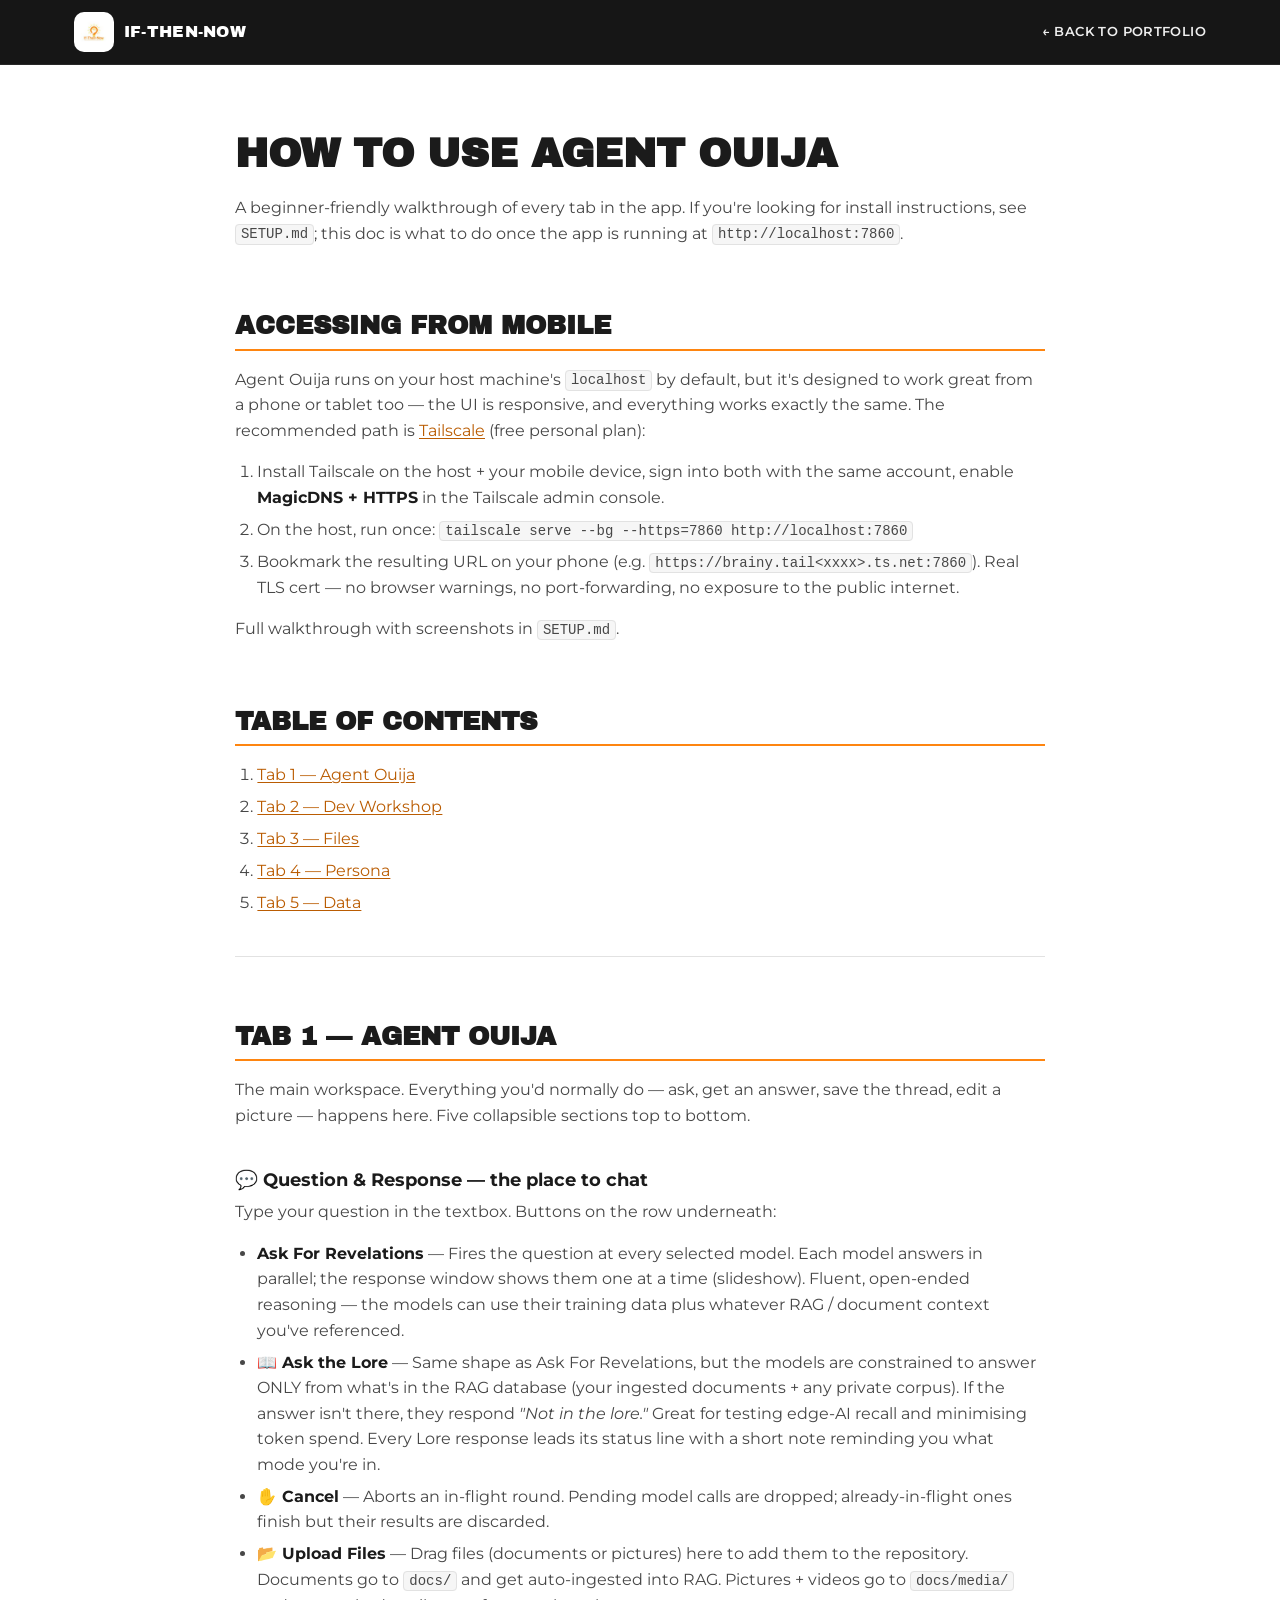
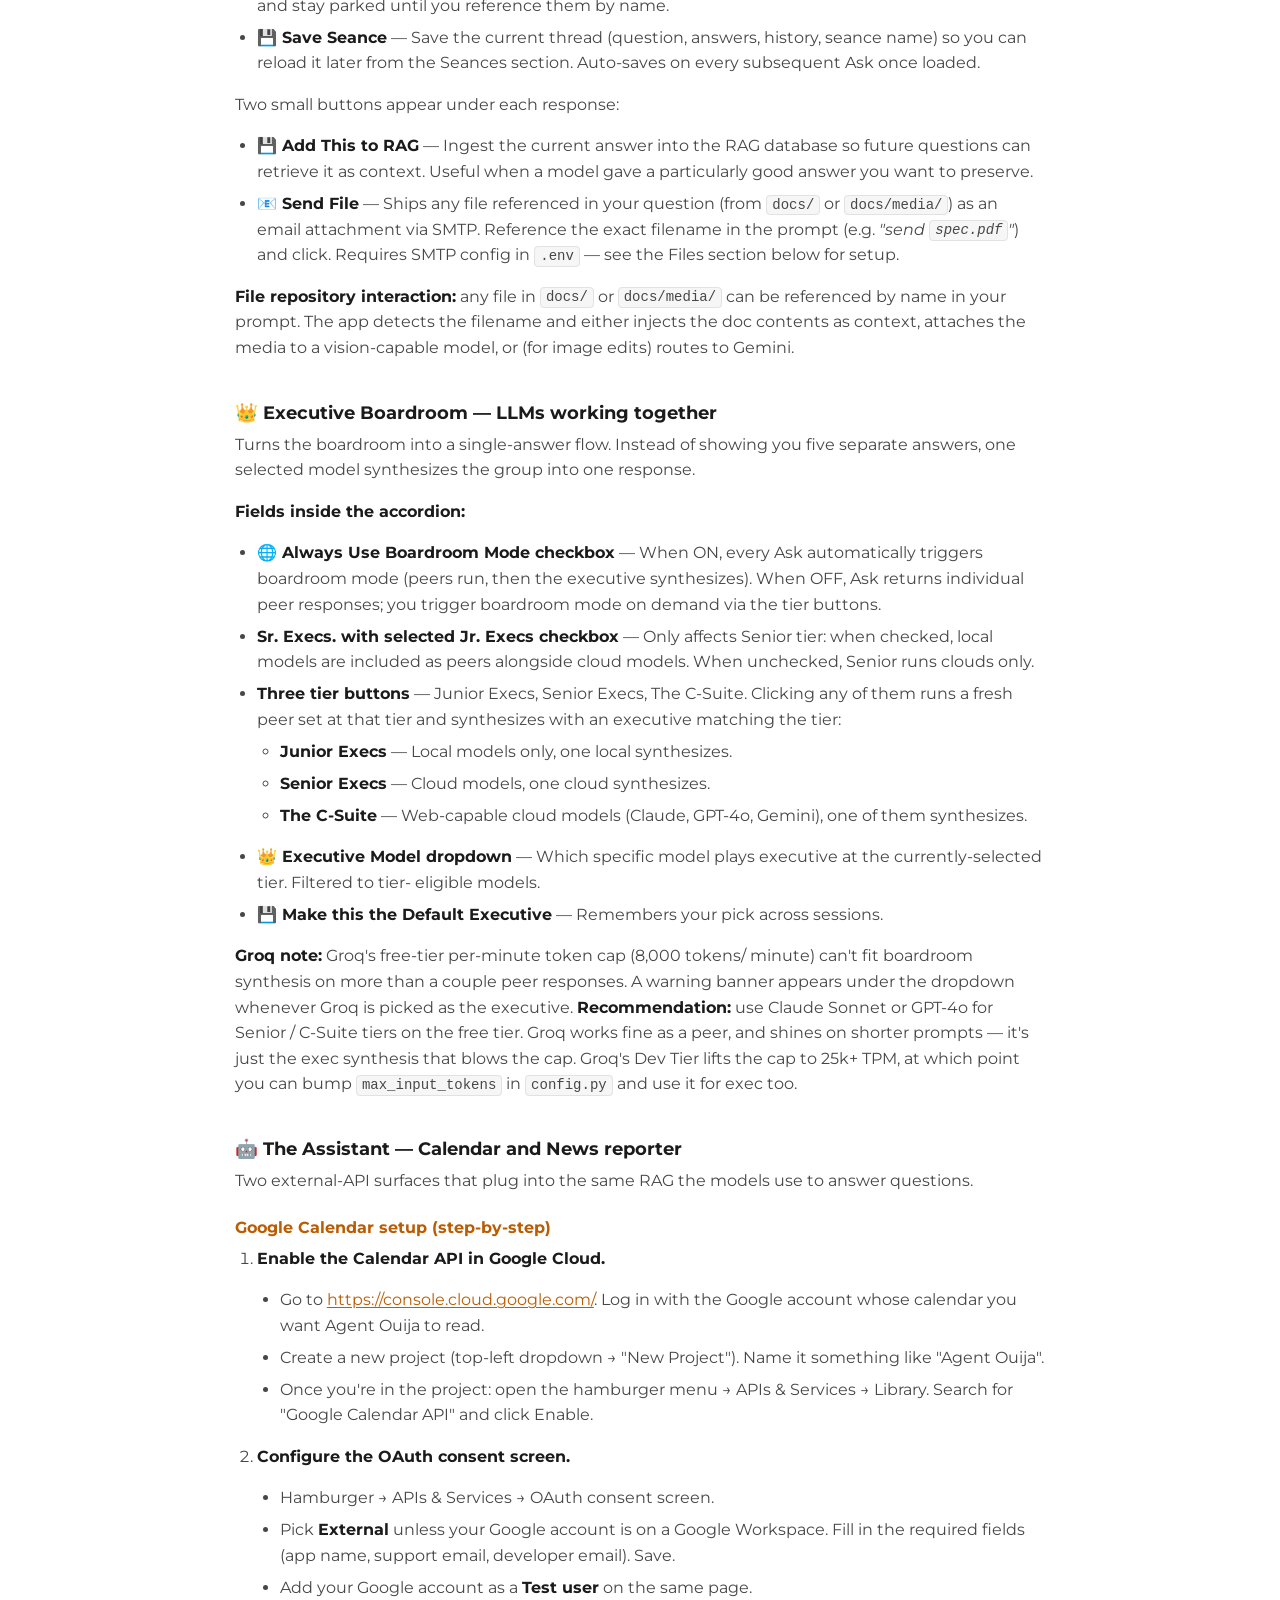
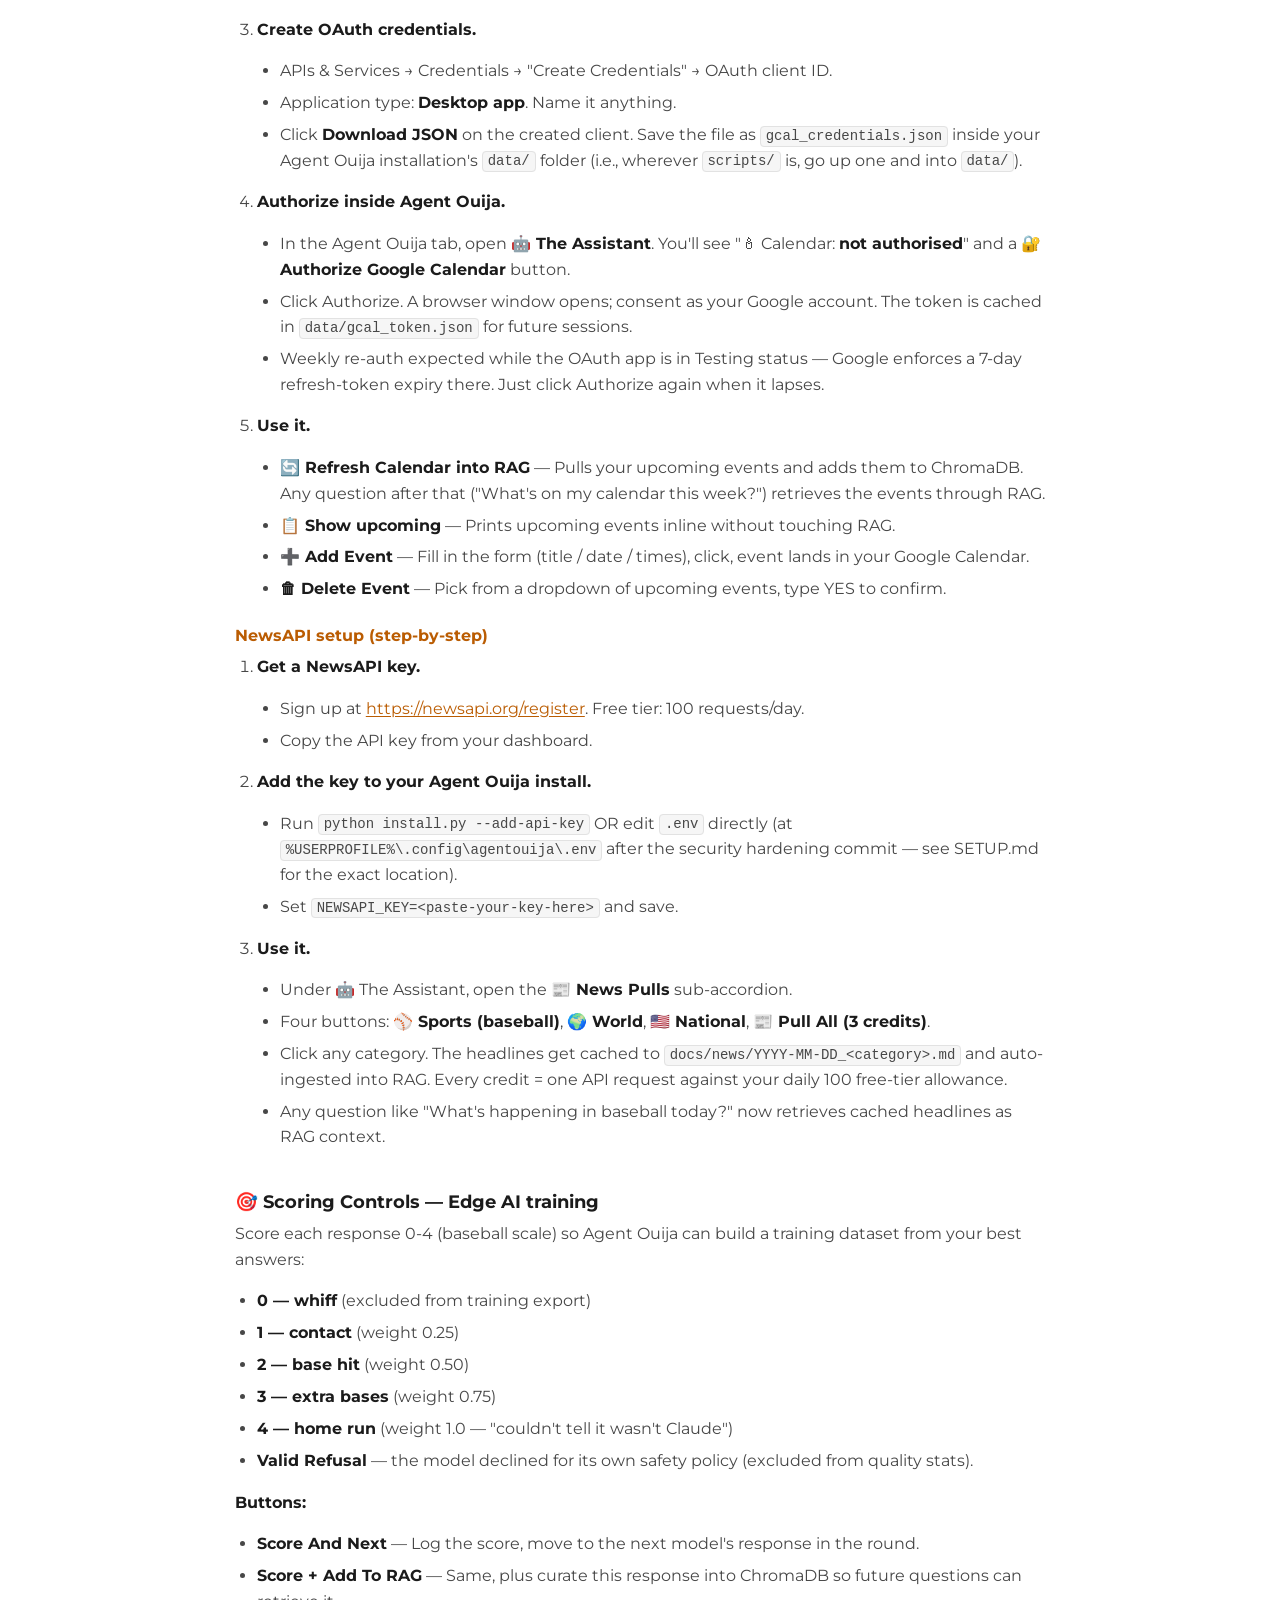
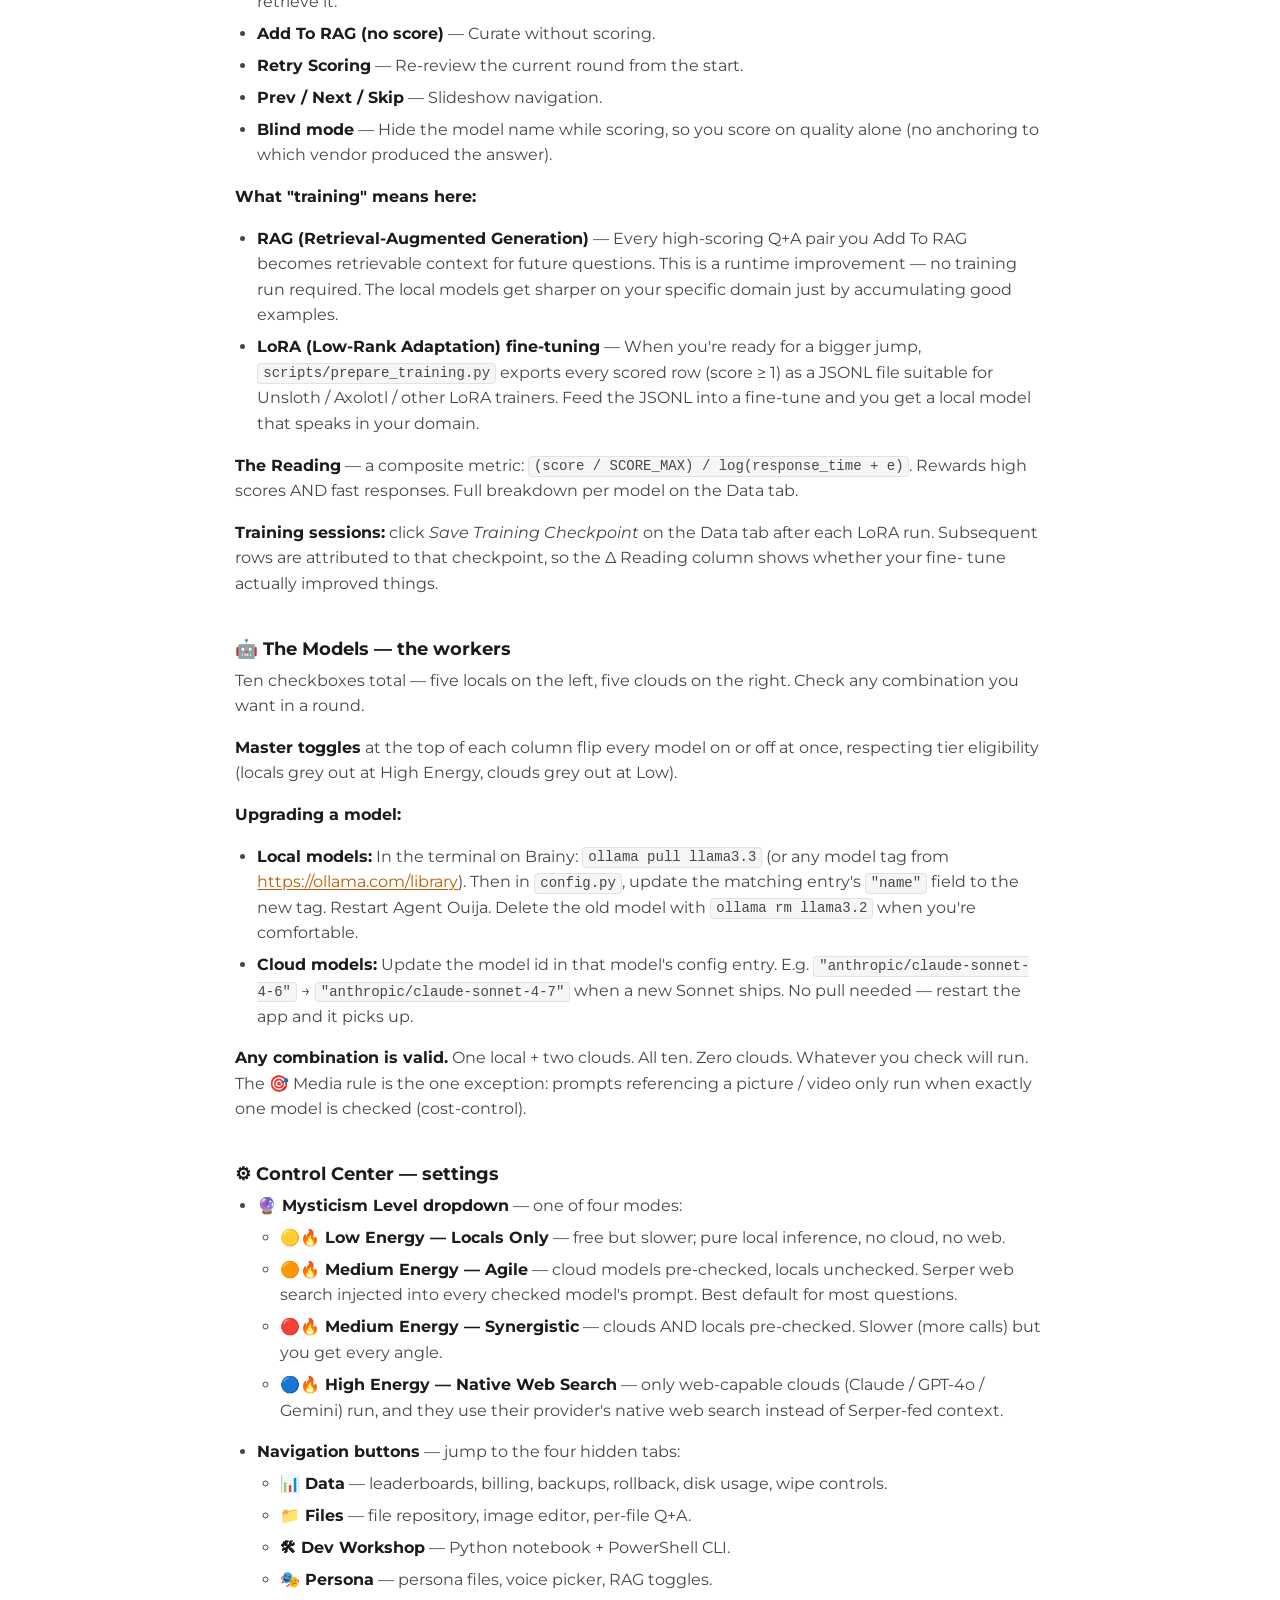
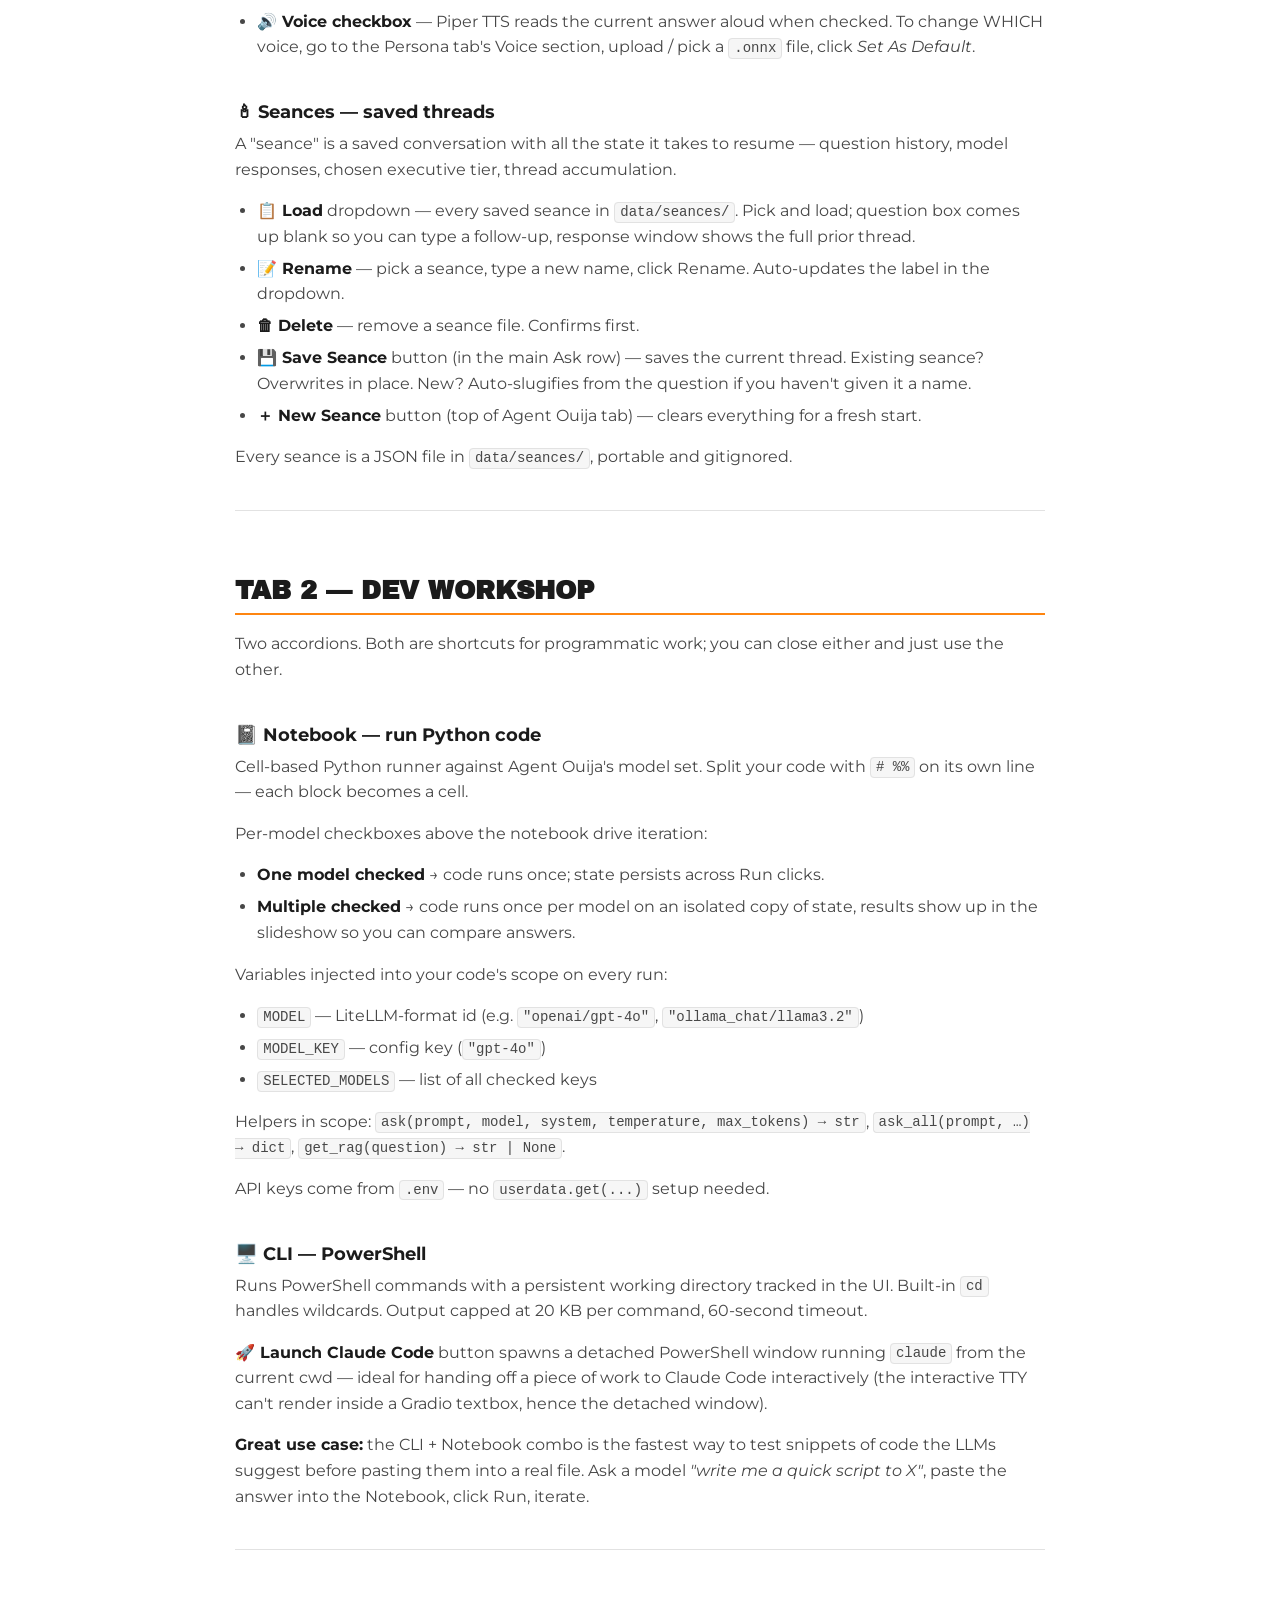
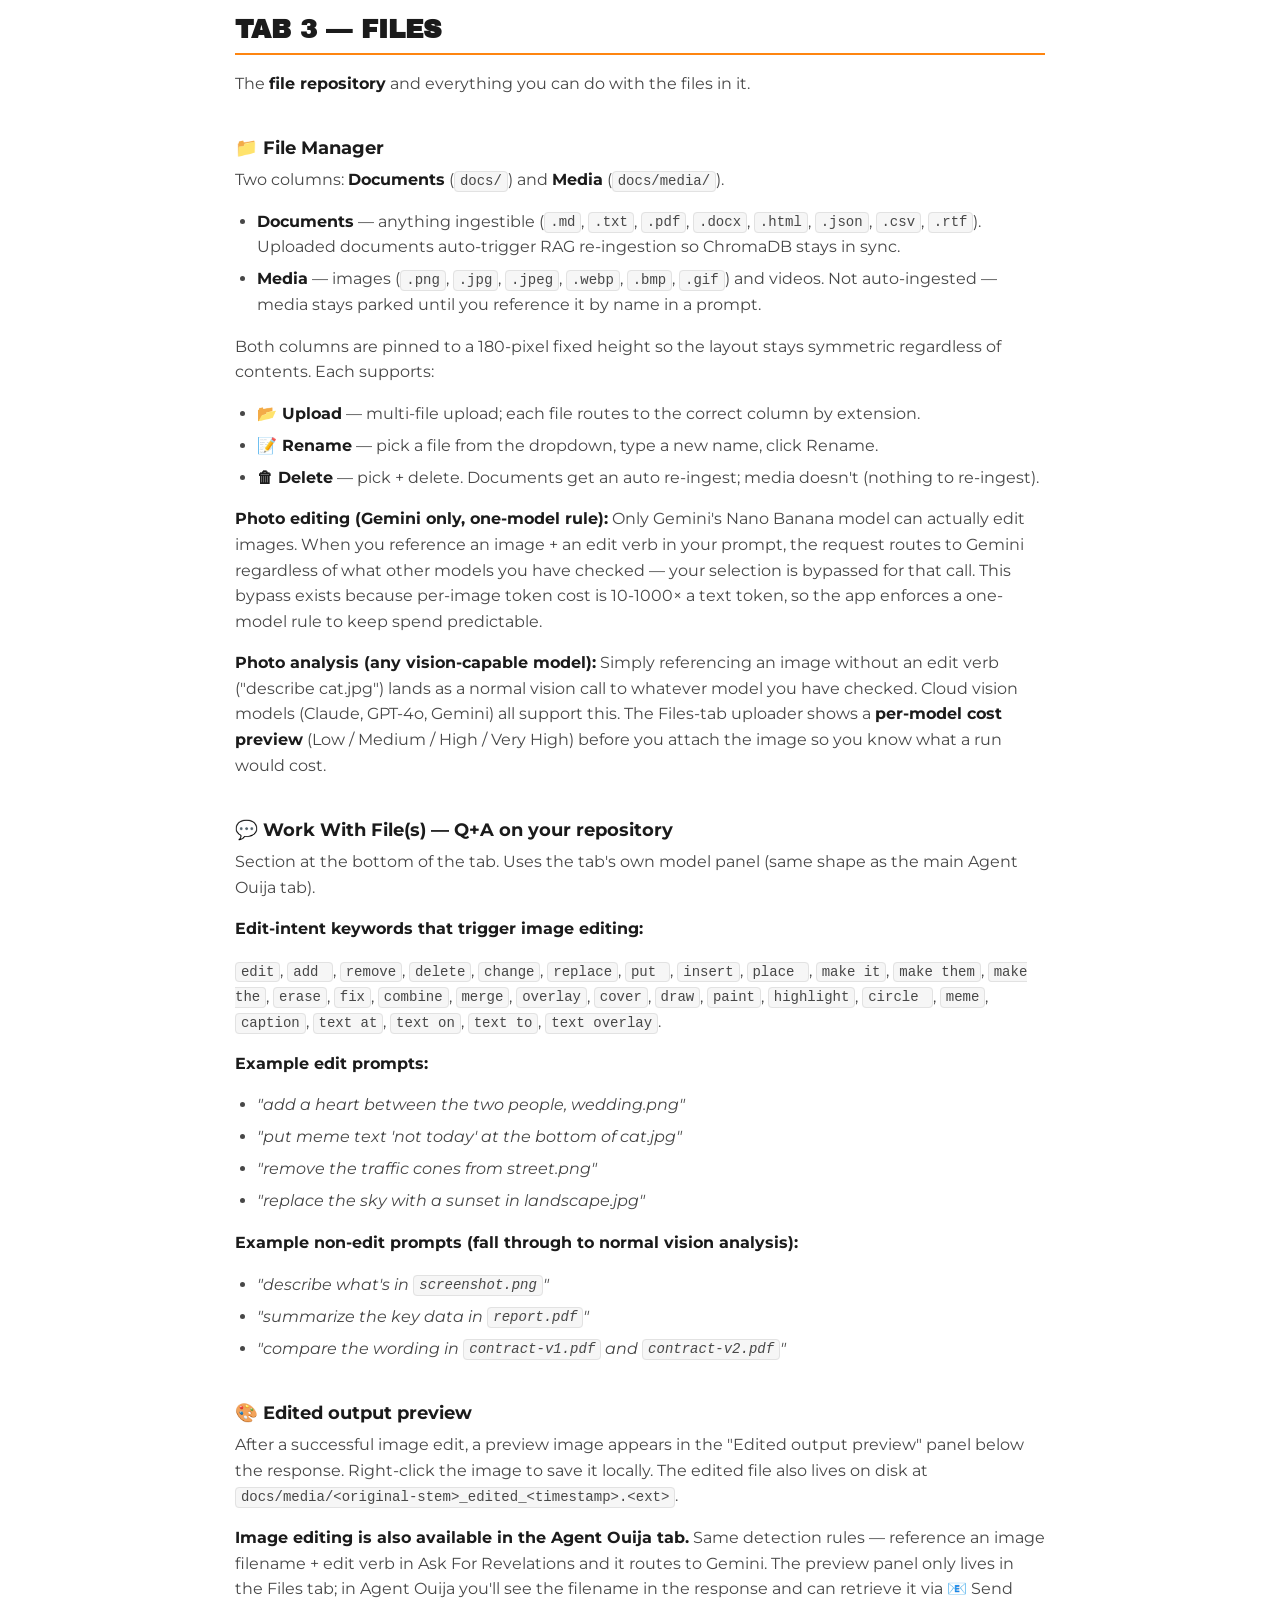
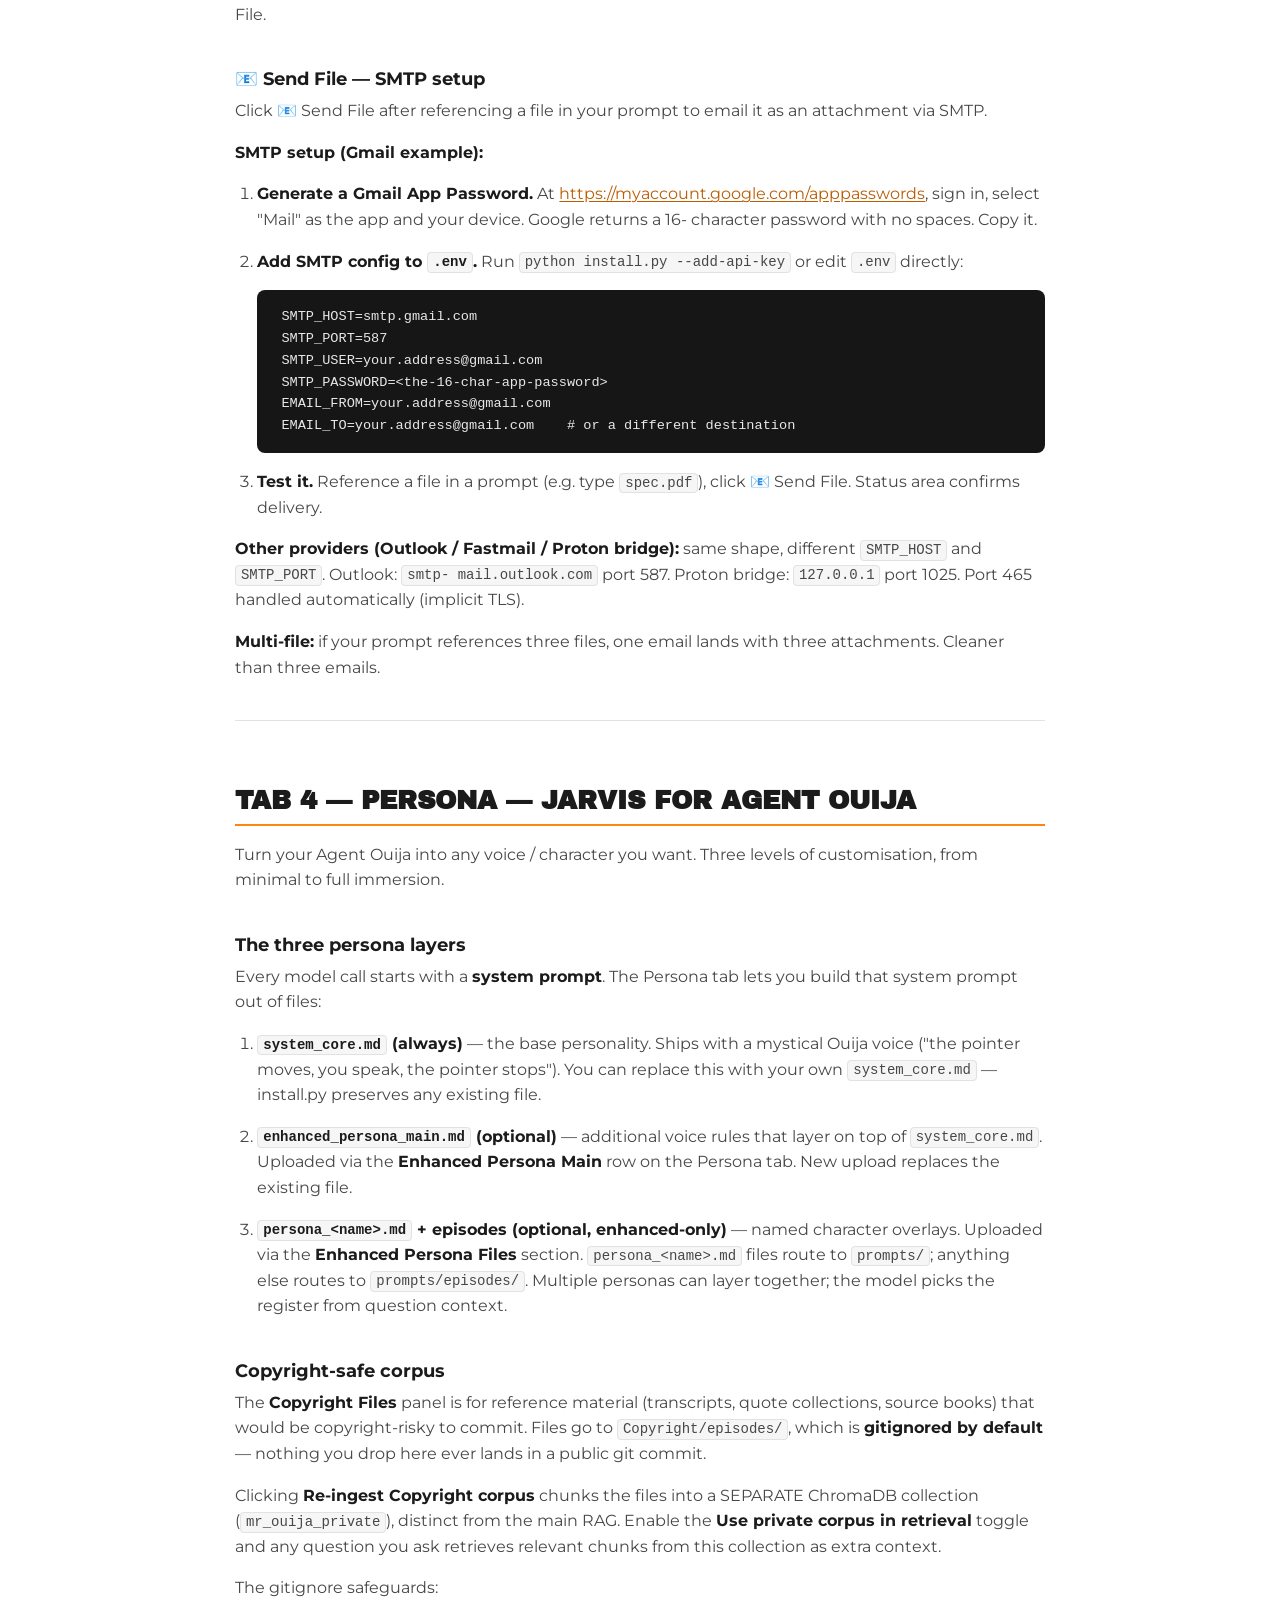
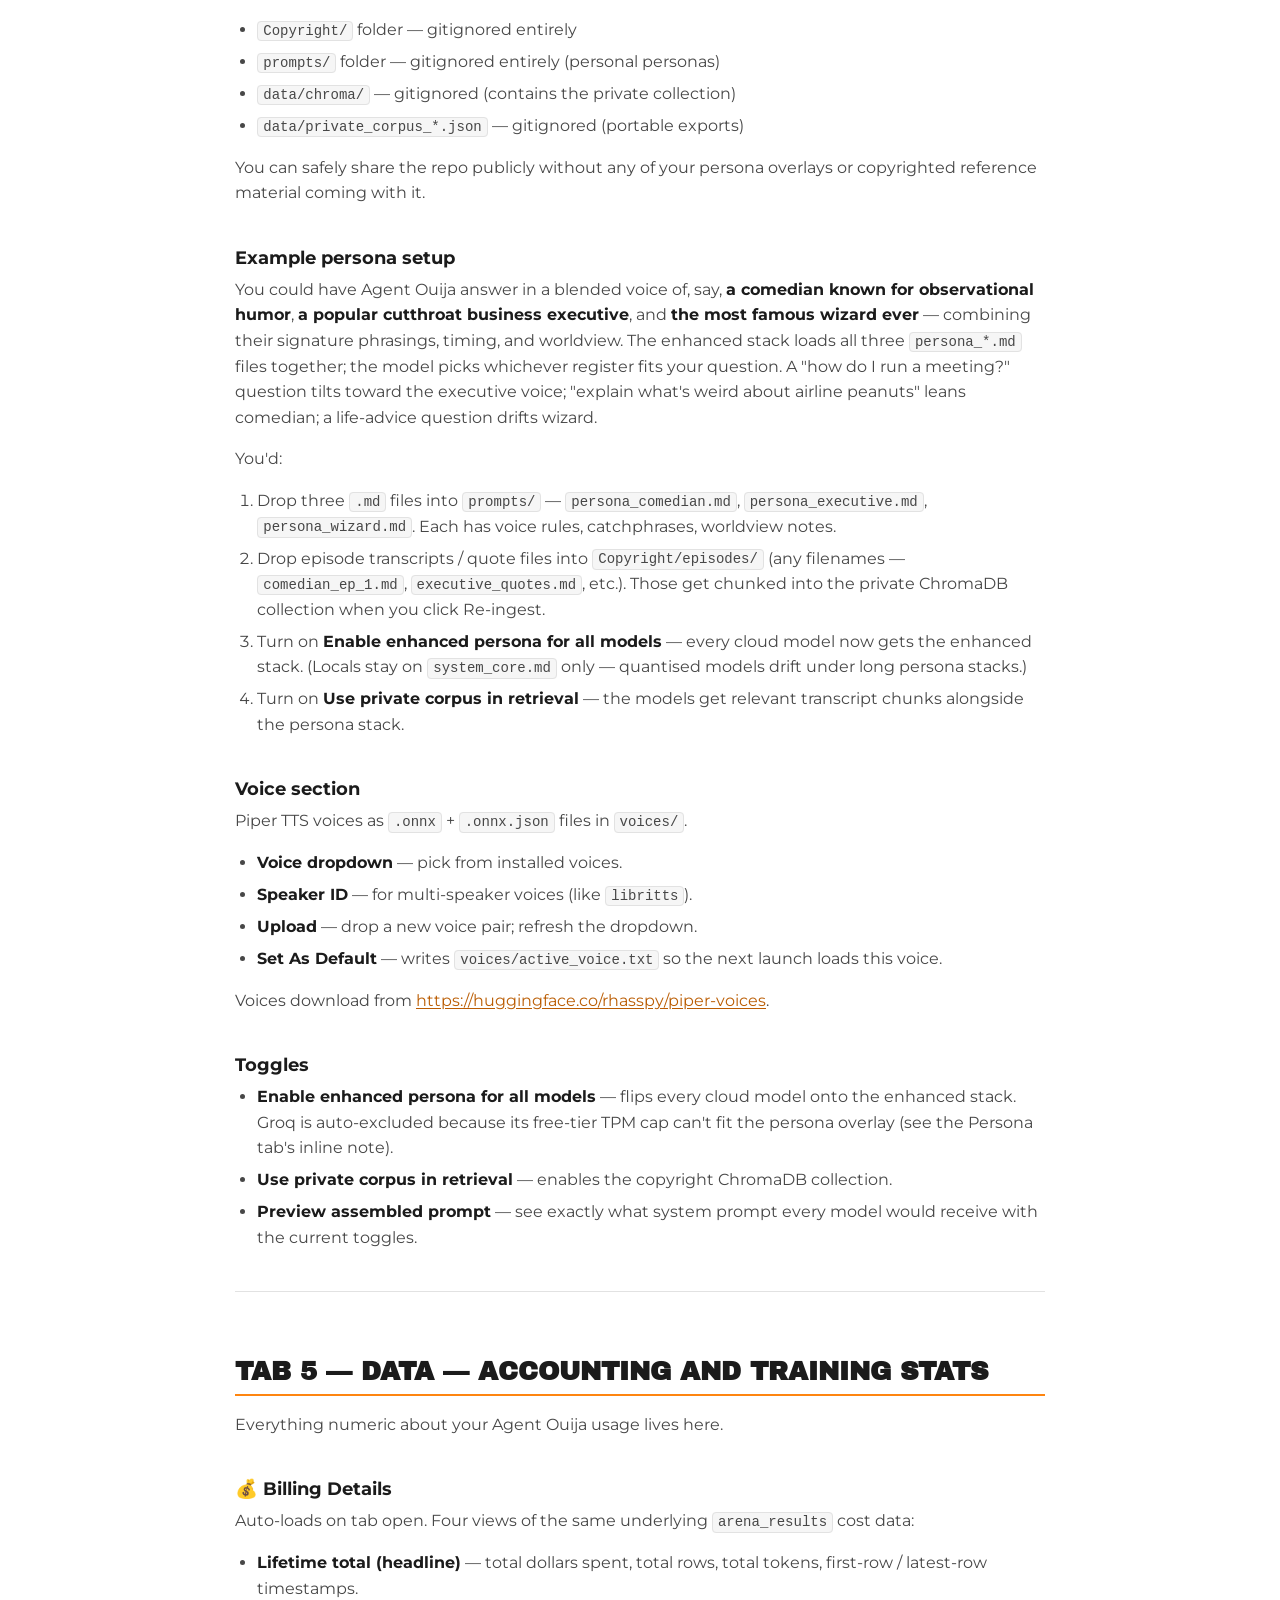
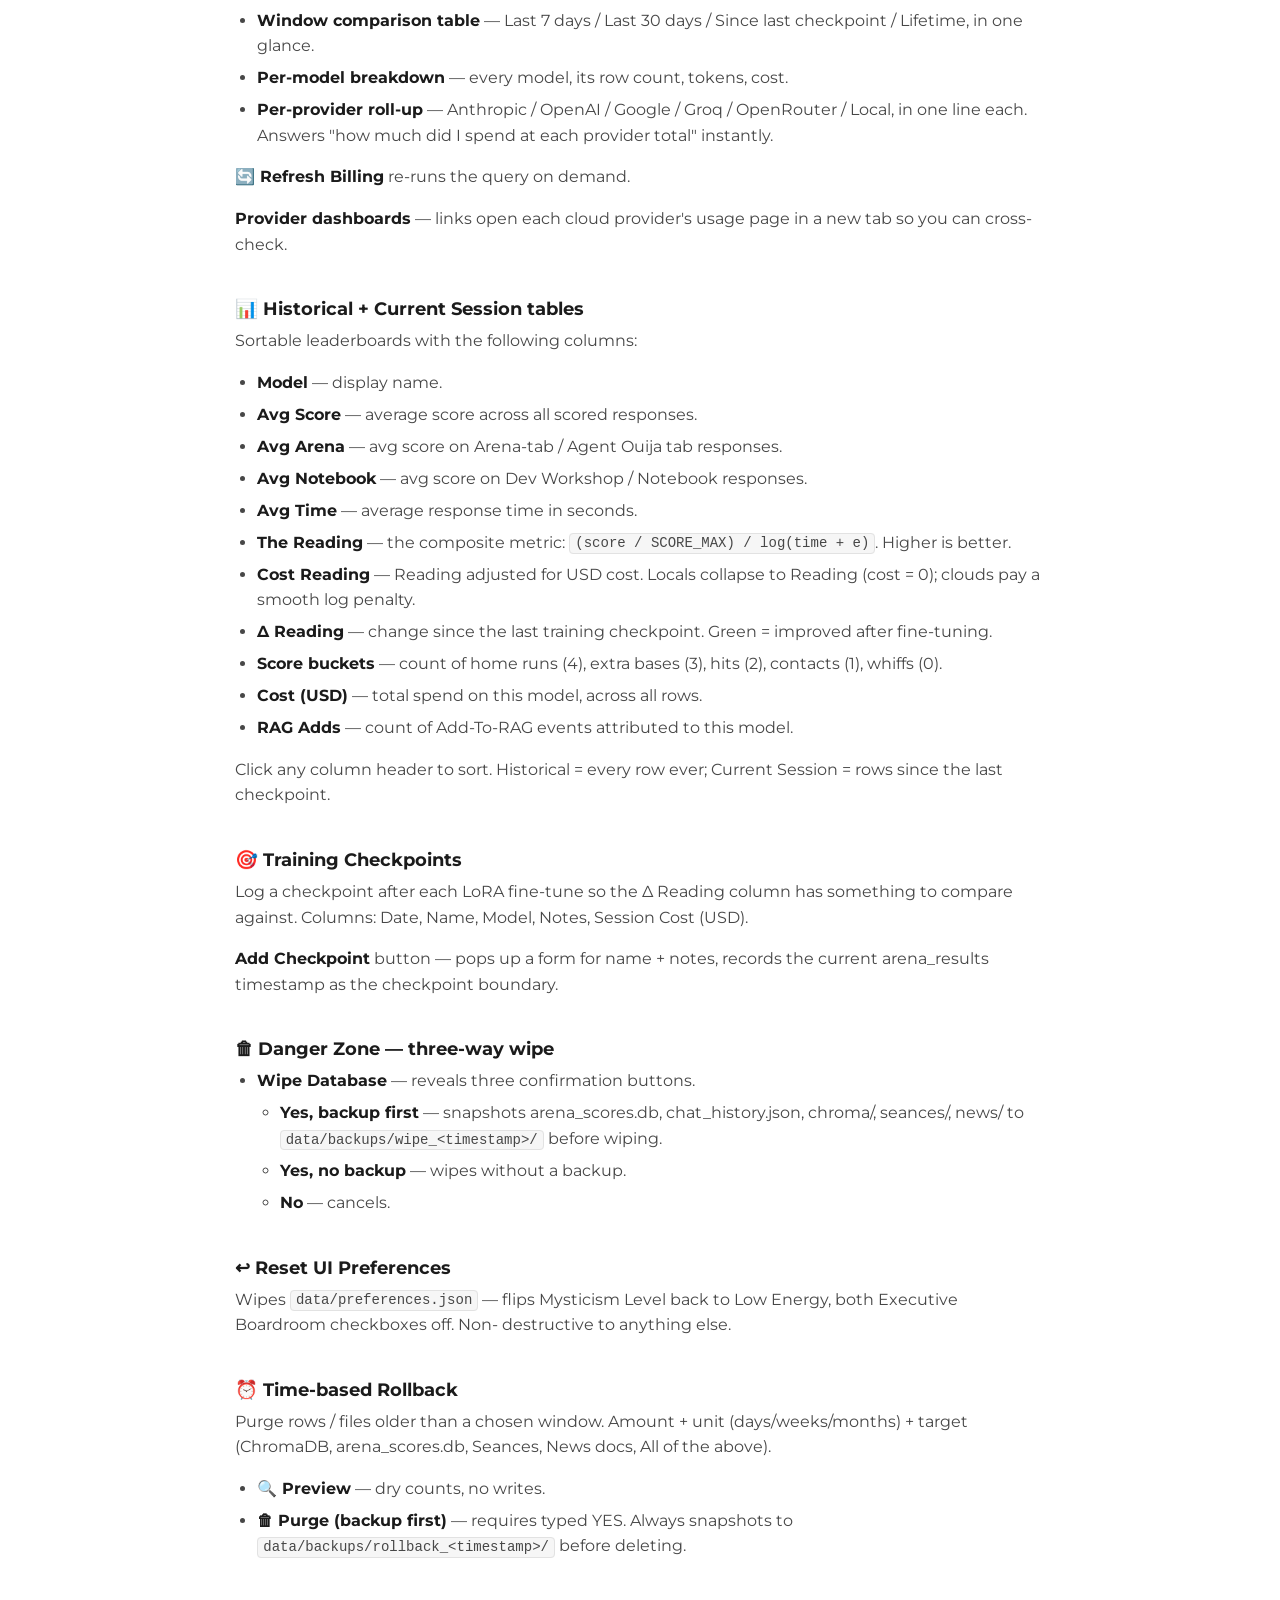
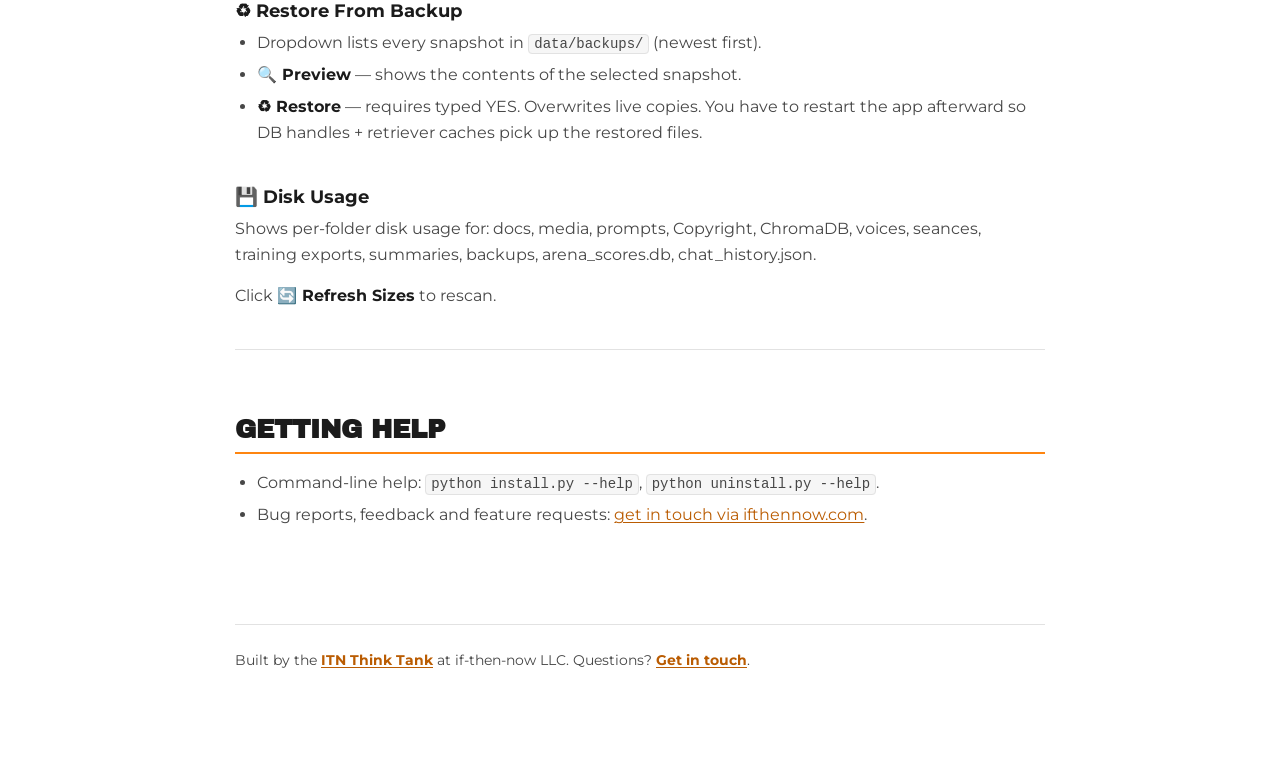
==== itnwebsite/agent-ouija-how-to.html @ 69362ac6 "Publish the Agent Ouija how-to and link it from the portfolio Hosts the HOW_TO doc as a styled page " ====
<!DOCTYPE html>
<html lang="en-US">
<head>
  <meta charset="utf-8" />
  <meta name="viewport" content="width=device-width, initial-scale=1" />
  <title>How to use Agent Ouija — if-then-now LLC</title>
  <meta name="description" content="A walkthrough of every tab in Agent Ouija, the open source multi-model AI platform built by the if-then-now Think Tank." />
  <meta name="theme-color" content="#fe8510" />
  <link rel="canonical" href="https://ifthennow.com/agent-ouija-how-to.html" />

  <meta property="og:url" content="https://ifthennow.com/agent-ouija-how-to.html" />
  <meta property="og:site_name" content="if-then-now LLC" />
  <meta property="og:title" content="How to use Agent Ouija" />
  <meta property="og:description" content="A walkthrough of every tab in Agent Ouija, the open source multi-model AI platform built by the if-then-now Think Tank." />
  <meta property="og:type" content="article" />
  <meta property="og:image" content="https://ifthennow.com/assets/hero.jpg" />

  <link rel="icon" href="assets/logo-mark.jpg" />
  <link rel="apple-touch-icon" href="assets/logo-mark.jpg" />

  <link rel="preconnect" href="https://fonts.googleapis.com" />
  <link rel="preconnect" href="https://fonts.gstatic.com" crossorigin />
  <link href="https://fonts.googleapis.com/css2?family=Archivo+Black&family=Montserrat:wght@400;600;700&display=swap" rel="stylesheet" />

  <link rel="stylesheet" href="src/css/styles.css" />
  <link rel="stylesheet" href="src/css/docs.css" />
</head>
<body>
  <a class="skip-link" href="#doc-content">Skip to content</a>

  <header class="doc-header">
    <div class="doc-header__bar">
      <a class="brand" href="index.html">
        <img class="brand__mark" src="assets/logo-mark.jpg" alt="if-then-now LLC logo" width="40" height="40" />
        <span class="brand__name">if-then-now</span>
      </a>
      <a class="doc-header__back" href="index.html#portfolio">← Back to Portfolio</a>
    </div>
  </header>

  <main class="doc" id="doc-content">
    <h1 id="how-to-use-agent-ouija">How to use Agent Ouija</h1>
    <p>A beginner-friendly walkthrough of every tab in the app. If you're
    looking for install instructions, see <code>SETUP.md</code>; this
    doc is what to do once the app is running at
    <code>http://localhost:7860</code>.</p>
    <h2 id="accessing-from-mobile">Accessing from mobile</h2>
    <p>Agent Ouija runs on your host machine's <code>localhost</code> by default,
    but it's designed to work great from a phone or tablet too — the
    UI is responsive, and everything works exactly the same. The
    recommended path is <a href="https://tailscale.com/" rel="noopener" target="_blank">Tailscale</a> (free
    personal plan):</p>
    <ol>
    <li>Install Tailscale on the host + your mobile device, sign into
    both with the same account, enable <strong>MagicDNS + HTTPS</strong> in
    the Tailscale admin console.</li>
    <li>On the host, run once:
    <code>tailscale serve --bg --https=7860 http://localhost:7860</code></li>
    <li>Bookmark the resulting URL on your phone
    (e.g. <code>https://brainy.tail&lt;xxxx&gt;.ts.net:7860</code>). Real TLS
    cert — no browser warnings, no port-forwarding, no exposure
    to the public internet.</li>
    </ol>
    <p>Full walkthrough with screenshots in <code>SETUP.md</code>.</p>
    <h2 id="table-of-contents">Table of contents</h2>
    <ol>
    <li><a href="#tab-1--agent-ouija">Tab 1 — Agent Ouija</a></li>
    <li><a href="#tab-2--dev-workshop">Tab 2 — Dev Workshop</a></li>
    <li><a href="#tab-3--files">Tab 3 — Files</a></li>
    <li><a href="#tab-4--persona--jarvis-for-agent-ouija">Tab 4 — Persona</a></li>
    <li><a href="#tab-5--data--accounting-and-training-stats">Tab 5 — Data</a></li>
    </ol>
    <hr />
    <h2 id="tab-1--agent-ouija">Tab 1 — Agent Ouija</h2>
    <p>The main workspace. Everything you'd normally do — ask, get an
    answer, save the thread, edit a picture — happens here. Five
    collapsible sections top to bottom.</p>
    <h3 id="-question--response--the-place-to-chat">💬 Question &amp; Response — the place to chat</h3>
    <p>Type your question in the textbox. Buttons on the row underneath:</p>
    <ul>
    <li><strong>Ask For Revelations</strong> — Fires the question at every selected
    model. Each model answers in parallel; the response window shows
    them one at a time (slideshow). Fluent, open-ended reasoning —
    the models can use their training data plus whatever RAG /
    document context you've referenced.</li>
    <li><strong>📖 Ask the Lore</strong> — Same shape as Ask For Revelations, but the
    models are constrained to answer ONLY from what's in the RAG
    database (your ingested documents + any private corpus). If the
    answer isn't there, they respond <em>&quot;Not in the lore.&quot;</em> Great for
    testing edge-AI recall and minimising token spend. Every Lore
    response leads its status line with a short note reminding you
    what mode you're in.</li>
    <li><strong>✋ Cancel</strong> — Aborts an in-flight round. Pending model calls
    are dropped; already-in-flight ones finish but their results are
    discarded.</li>
    <li><strong>📂 Upload Files</strong> — Drag files (documents or pictures) here to
    add them to the repository. Documents go to <code>docs/</code> and get
    auto-ingested into RAG. Pictures + videos go to <code>docs/media/</code>
    and stay parked until you reference them by name.</li>
    <li><strong>💾 Save Seance</strong> — Save the current thread (question, answers,
    history, seance name) so you can reload it later from the
    Seances section. Auto-saves on every subsequent Ask once loaded.</li>
    </ul>
    <p>Two small buttons appear under each response:</p>
    <ul>
    <li><strong>💾 Add This to RAG</strong> — Ingest the current answer into the RAG
    database so future questions can retrieve it as context. Useful
    when a model gave a particularly good answer you want to
    preserve.</li>
    <li><strong>📧 Send File</strong> — Ships any file referenced in your question
    (from <code>docs/</code> or <code>docs/media/</code>) as an email attachment via SMTP.
    Reference the exact filename in the prompt (e.g.
    <em>&quot;send <code>spec.pdf</code>&quot;</em>) and click. Requires SMTP config in <code>.env</code>
    — see the Files section below for setup.</li>
    </ul>
    <p><strong>File repository interaction:</strong> any file in <code>docs/</code> or
    <code>docs/media/</code> can be referenced by name in your prompt. The app
    detects the filename and either injects the doc contents as
    context, attaches the media to a vision-capable model, or (for
    image edits) routes to Gemini.</p>
    <h3 id="-executive-boardroom--llms-working-together">👑 Executive Boardroom — LLMs working together</h3>
    <p>Turns the boardroom into a single-answer flow. Instead of showing
    you five separate answers, one selected model synthesizes the
    group into one response.</p>
    <p><strong>Fields inside the accordion:</strong></p>
    <ul>
    <li><strong>🌐 Always Use Boardroom Mode checkbox</strong> — When ON, every Ask
    automatically triggers boardroom mode (peers run, then the
    executive synthesizes). When OFF, Ask returns individual peer
    responses; you trigger boardroom mode on demand via the tier
    buttons.</li>
    <li><strong>Sr. Execs. with selected Jr. Execs checkbox</strong> — Only affects
    Senior tier: when checked, local models are included as peers
    alongside cloud models. When unchecked, Senior runs clouds only.</li>
    <li><strong>Three tier buttons</strong> — Junior Execs, Senior Execs, The C-Suite.
    Clicking any of them runs a fresh peer set at that tier and
    synthesizes with an executive matching the tier:
    <ul>
    <li><strong>Junior Execs</strong> — Local models only, one local synthesizes.</li>
    <li><strong>Senior Execs</strong> — Cloud models, one cloud synthesizes.</li>
    <li><strong>The C-Suite</strong> — Web-capable cloud models (Claude, GPT-4o,
    Gemini), one of them synthesizes.</li>
    </ul>
    </li>
    <li><strong>👑 Executive Model dropdown</strong> — Which specific model plays
    executive at the currently-selected tier. Filtered to tier-
    eligible models.</li>
    <li><strong>💾 Make this the Default Executive</strong> — Remembers your pick
    across sessions.</li>
    </ul>
    <p><strong>Groq note:</strong> Groq's free-tier per-minute token cap (8,000 tokens/
    minute) can't fit boardroom synthesis on more than a couple peer
    responses. A warning banner appears under the dropdown whenever
    Groq is picked as the executive. <strong>Recommendation:</strong> use Claude
    Sonnet or GPT-4o for Senior / C-Suite tiers on the free tier.
    Groq works fine as a peer, and shines on shorter prompts — it's
    just the exec synthesis that blows the cap. Groq's Dev Tier lifts
    the cap to 25k+ TPM, at which point you can bump
    <code>max_input_tokens</code> in <code>config.py</code> and use it for exec too.</p>
    <h3 id="-the-assistant--calendar-and-news-reporter">🤖 The Assistant — Calendar and News reporter</h3>
    <p>Two external-API surfaces that plug into the same RAG the models
    use to answer questions.</p>
    <h4 id="google-calendar-setup-step-by-step">Google Calendar setup (step-by-step)</h4>
    <ol>
    <li>
    <p><strong>Enable the Calendar API in Google Cloud.</strong></p>
    <ul>
    <li>Go to <a href="https://console.cloud.google.com/" rel="noopener" target="_blank">https://console.cloud.google.com/</a>. Log in with the
    Google account whose calendar you want Agent Ouija to read.</li>
    <li>Create a new project (top-left dropdown → &quot;New Project&quot;). Name
    it something like &quot;Agent Ouija&quot;.</li>
    <li>Once you're in the project: open the hamburger menu → APIs &amp;
    Services → Library. Search for &quot;Google Calendar API&quot; and
    click Enable.</li>
    </ul>
    </li>
    <li>
    <p><strong>Configure the OAuth consent screen.</strong></p>
    <ul>
    <li>Hamburger → APIs &amp; Services → OAuth consent screen.</li>
    <li>Pick <strong>External</strong> unless your Google account is on a Google
    Workspace. Fill in the required fields (app name, support
    email, developer email). Save.</li>
    <li>Add your Google account as a <strong>Test user</strong> on the same page.</li>
    </ul>
    </li>
    <li>
    <p><strong>Create OAuth credentials.</strong></p>
    <ul>
    <li>APIs &amp; Services → Credentials → &quot;Create Credentials&quot; → OAuth
    client ID.</li>
    <li>Application type: <strong>Desktop app</strong>. Name it anything.</li>
    <li>Click <strong>Download JSON</strong> on the created client. Save the file
    as <code>gcal_credentials.json</code> inside your Agent Ouija
    installation's <code>data/</code> folder (i.e., wherever <code>scripts/</code> is,
    go up one and into <code>data/</code>).</li>
    </ul>
    </li>
    <li>
    <p><strong>Authorize inside Agent Ouija.</strong></p>
    <ul>
    <li>In the Agent Ouija tab, open <strong>🤖 The Assistant</strong>. You'll see
    &quot;🕯 Calendar: <strong>not authorised</strong>&quot; and a <strong>🔐 Authorize Google
    Calendar</strong> button.</li>
    <li>Click Authorize. A browser window opens; consent as your
    Google account. The token is cached in <code>data/gcal_token.json</code>
    for future sessions.</li>
    <li>Weekly re-auth expected while the OAuth app is in Testing
    status — Google enforces a 7-day refresh-token expiry there.
    Just click Authorize again when it lapses.</li>
    </ul>
    </li>
    <li>
    <p><strong>Use it.</strong></p>
    <ul>
    <li><strong>🔄 Refresh Calendar into RAG</strong> — Pulls your upcoming events
    and adds them to ChromaDB. Any question after that (&quot;What's
    on my calendar this week?&quot;) retrieves the events through RAG.</li>
    <li><strong>📋 Show upcoming</strong> — Prints upcoming events inline without
    touching RAG.</li>
    <li><strong>➕ Add Event</strong> — Fill in the form (title / date / times),
    click, event lands in your Google Calendar.</li>
    <li><strong>🗑 Delete Event</strong> — Pick from a dropdown of upcoming events,
    type YES to confirm.</li>
    </ul>
    </li>
    </ol>
    <h4 id="newsapi-setup-step-by-step">NewsAPI setup (step-by-step)</h4>
    <ol>
    <li>
    <p><strong>Get a NewsAPI key.</strong></p>
    <ul>
    <li>Sign up at <a href="https://newsapi.org/register" rel="noopener" target="_blank">https://newsapi.org/register</a>. Free tier: 100
    requests/day.</li>
    <li>Copy the API key from your dashboard.</li>
    </ul>
    </li>
    <li>
    <p><strong>Add the key to your Agent Ouija install.</strong></p>
    <ul>
    <li>Run <code>python install.py --add-api-key</code> OR edit <code>.env</code> directly
    (at <code>%USERPROFILE%\.config\agentouija\.env</code> after the security
    hardening commit — see SETUP.md for the exact location).</li>
    <li>Set <code>NEWSAPI_KEY=&lt;paste-your-key-here&gt;</code> and save.</li>
    </ul>
    </li>
    <li>
    <p><strong>Use it.</strong></p>
    <ul>
    <li>Under 🤖 The Assistant, open the <strong>📰 News Pulls</strong> sub-accordion.</li>
    <li>Four buttons: <strong>⚾ Sports (baseball)</strong>, <strong>🌍 World</strong>,
    <strong>🇺🇸 National</strong>, <strong>📰 Pull All (3 credits)</strong>.</li>
    <li>Click any category. The headlines get cached to
    <code>docs/news/YYYY-MM-DD_&lt;category&gt;.md</code> and auto-ingested into
    RAG. Every credit = one API request against your daily 100
    free-tier allowance.</li>
    <li>Any question like &quot;What's happening in baseball today?&quot; now
    retrieves cached headlines as RAG context.</li>
    </ul>
    </li>
    </ol>
    <h3 id="-scoring-controls--edge-ai-training">🎯 Scoring Controls — Edge AI training</h3>
    <p>Score each response 0-4 (baseball scale) so Agent Ouija can build
    a training dataset from your best answers:</p>
    <ul>
    <li><strong>0 — whiff</strong> (excluded from training export)</li>
    <li><strong>1 — contact</strong> (weight 0.25)</li>
    <li><strong>2 — base hit</strong> (weight 0.50)</li>
    <li><strong>3 — extra bases</strong> (weight 0.75)</li>
    <li><strong>4 — home run</strong> (weight 1.0 — &quot;couldn't tell it wasn't Claude&quot;)</li>
    <li><strong>Valid Refusal</strong> — the model declined for its own safety policy
    (excluded from quality stats).</li>
    </ul>
    <p><strong>Buttons:</strong></p>
    <ul>
    <li><strong>Score And Next</strong> — Log the score, move to the next model's
    response in the round.</li>
    <li><strong>Score + Add To RAG</strong> — Same, plus curate this response into
    ChromaDB so future questions can retrieve it.</li>
    <li><strong>Add To RAG (no score)</strong> — Curate without scoring.</li>
    <li><strong>Retry Scoring</strong> — Re-review the current round from the start.</li>
    <li><strong>Prev / Next / Skip</strong> — Slideshow navigation.</li>
    <li><strong>Blind mode</strong> — Hide the model name while scoring, so you
    score on quality alone (no anchoring to which vendor produced
    the answer).</li>
    </ul>
    <p><strong>What &quot;training&quot; means here:</strong></p>
    <ul>
    <li><strong>RAG (Retrieval-Augmented Generation)</strong> — Every high-scoring
    Q+A pair you Add To RAG becomes retrievable context for future
    questions. This is a runtime improvement — no training run
    required. The local models get sharper on your specific
    domain just by accumulating good examples.</li>
    <li><strong>LoRA (Low-Rank Adaptation) fine-tuning</strong> — When you're ready
    for a bigger jump, <code>scripts/prepare_training.py</code> exports every
    scored row (score ≥ 1) as a JSONL file suitable for Unsloth /
    Axolotl / other LoRA trainers. Feed the JSONL into a fine-tune
    and you get a local model that speaks in your domain.</li>
    </ul>
    <p><strong>The Reading</strong> — a composite metric: <code>(score / SCORE_MAX) / log(response_time + e)</code>. Rewards high scores AND fast responses.
    Full breakdown per model on the Data tab.</p>
    <p><strong>Training sessions:</strong> click <em>Save Training Checkpoint</em> on the
    Data tab after each LoRA run. Subsequent rows are attributed to
    that checkpoint, so the Δ Reading column shows whether your fine-
    tune actually improved things.</p>
    <h3 id="-the-models--the-workers">🤖 The Models — the workers</h3>
    <p>Ten checkboxes total — five locals on the left, five clouds on
    the right. Check any combination you want in a round.</p>
    <p><strong>Master toggles</strong> at the top of each column flip every model on
    or off at once, respecting tier eligibility (locals grey out at
    High Energy, clouds grey out at Low).</p>
    <p><strong>Upgrading a model:</strong></p>
    <ul>
    <li><strong>Local models:</strong> In the terminal on Brainy: <code>ollama pull llama3.3</code> (or any model tag from <a href="https://ollama.com/library" rel="noopener" target="_blank">https://ollama.com/library</a>).
    Then in <code>config.py</code>, update the matching entry's <code>&quot;name&quot;</code> field
    to the new tag. Restart Agent Ouija. Delete the old model with
    <code>ollama rm llama3.2</code> when you're comfortable.</li>
    <li><strong>Cloud models:</strong> Update the model id in that model's config
    entry. E.g. <code>&quot;anthropic/claude-sonnet-4-6&quot;</code> →
    <code>&quot;anthropic/claude-sonnet-4-7&quot;</code> when a new Sonnet ships. No pull
    needed — restart the app and it picks up.</li>
    </ul>
    <p><strong>Any combination is valid.</strong> One local + two clouds. All ten. Zero
    clouds. Whatever you check will run. The 🎯 Media rule is the one
    exception: prompts referencing a picture / video only run when
    exactly one model is checked (cost-control).</p>
    <h3 id="-control-center--settings">⚙ Control Center — settings</h3>
    <ul>
    <li><strong>🔮 Mysticism Level dropdown</strong> — one of four modes:
    <ul>
    <li><strong>🟡🔥 Low Energy — Locals Only</strong> — free but slower; pure
    local inference, no cloud, no web.</li>
    <li><strong>🟠🔥 Medium Energy — Agile</strong> — cloud models pre-checked,
    locals unchecked. Serper web search injected into every
    checked model's prompt. Best default for most questions.</li>
    <li><strong>🔴🔥 Medium Energy — Synergistic</strong> — clouds AND locals
    pre-checked. Slower (more calls) but you get every angle.</li>
    <li><strong>🔵🔥 High Energy — Native Web Search</strong> — only web-capable
    clouds (Claude / GPT-4o / Gemini) run, and they use their
    provider's native web search instead of Serper-fed context.</li>
    </ul>
    </li>
    <li><strong>Navigation buttons</strong> — jump to the four hidden tabs:
    <ul>
    <li><strong>📊 Data</strong> — leaderboards, billing, backups, rollback, disk
    usage, wipe controls.</li>
    <li><strong>📁 Files</strong> — file repository, image editor, per-file Q+A.</li>
    <li><strong>🛠 Dev Workshop</strong> — Python notebook + PowerShell CLI.</li>
    <li><strong>🎭 Persona</strong> — persona files, voice picker, RAG toggles.</li>
    </ul>
    </li>
    <li><strong>🔊 Voice checkbox</strong> — Piper TTS reads the current answer aloud
    when checked. To change WHICH voice, go to the Persona tab's
    Voice section, upload / pick a <code>.onnx</code> file, click <em>Set As
    Default</em>.</li>
    </ul>
    <h3 id="-seances--saved-threads">🕯 Seances — saved threads</h3>
    <p>A &quot;seance&quot; is a saved conversation with all the state it takes to
    resume — question history, model responses, chosen executive
    tier, thread accumulation.</p>
    <ul>
    <li><strong>📋 Load</strong> dropdown — every saved seance in <code>data/seances/</code>.
    Pick and load; question box comes up blank so you can type a
    follow-up, response window shows the full prior thread.</li>
    <li><strong>📝 Rename</strong> — pick a seance, type a new name, click Rename.
    Auto-updates the label in the dropdown.</li>
    <li><strong>🗑 Delete</strong> — remove a seance file. Confirms first.</li>
    <li><strong>💾 Save Seance</strong> button (in the main Ask row) — saves the
    current thread. Existing seance? Overwrites in place. New?
    Auto-slugifies from the question if you haven't given it a
    name.</li>
    <li><strong>＋ New Seance</strong> button (top of Agent Ouija tab) — clears
    everything for a fresh start.</li>
    </ul>
    <p>Every seance is a JSON file in <code>data/seances/</code>, portable and
    gitignored.</p>
    <hr />
    <h2 id="tab-2--dev-workshop">Tab 2 — Dev Workshop</h2>
    <p>Two accordions. Both are shortcuts for programmatic work; you can
    close either and just use the other.</p>
    <h3 id="-notebook--run-python-code">📓 Notebook — run Python code</h3>
    <p>Cell-based Python runner against Agent Ouija's model set. Split
    your code with <code># %%</code> on its own line — each block becomes a cell.</p>
    <p>Per-model checkboxes above the notebook drive iteration:</p>
    <ul>
    <li><strong>One model checked</strong> → code runs once; state persists across
    Run clicks.</li>
    <li><strong>Multiple checked</strong> → code runs once per model on an isolated
    copy of state, results show up in the slideshow so you can
    compare answers.</li>
    </ul>
    <p>Variables injected into your code's scope on every run:</p>
    <ul>
    <li><code>MODEL</code> — LiteLLM-format id (e.g. <code>&quot;openai/gpt-4o&quot;</code>,
    <code>&quot;ollama_chat/llama3.2&quot;</code>)</li>
    <li><code>MODEL_KEY</code> — config key (<code>&quot;gpt-4o&quot;</code>)</li>
    <li><code>SELECTED_MODELS</code> — list of all checked keys</li>
    </ul>
    <p>Helpers in scope: <code>ask(prompt, model, system, temperature, max_tokens) → str</code>, <code>ask_all(prompt, …) → dict</code>,
    <code>get_rag(question) → str | None</code>.</p>
    <p>API keys come from <code>.env</code> — no <code>userdata.get(...)</code> setup needed.</p>
    <h3 id="-cli--powershell">🖥️ CLI — PowerShell</h3>
    <p>Runs PowerShell commands with a persistent working directory
    tracked in the UI. Built-in <code>cd</code> handles wildcards. Output capped
    at 20 KB per command, 60-second timeout.</p>
    <p><strong>🚀 Launch Claude Code</strong> button spawns a detached PowerShell
    window running <code>claude</code> from the current cwd — ideal for handing
    off a piece of work to Claude Code interactively (the interactive
    TTY can't render inside a Gradio textbox, hence the detached
    window).</p>
    <p><strong>Great use case:</strong> the CLI + Notebook combo is the fastest way to
    test snippets of code the LLMs suggest before pasting them into a
    real file. Ask a model <em>&quot;write me a quick script to X&quot;</em>, paste
    the answer into the Notebook, click Run, iterate.</p>
    <hr />
    <h2 id="tab-3--files">Tab 3 — Files</h2>
    <p>The <strong>file repository</strong> and everything you can do with the files
    in it.</p>
    <h3 id="-file-manager">📁 File Manager</h3>
    <p>Two columns: <strong>Documents</strong> (<code>docs/</code>) and <strong>Media</strong> (<code>docs/media/</code>).</p>
    <ul>
    <li><strong>Documents</strong> — anything ingestible (<code>.md</code>, <code>.txt</code>, <code>.pdf</code>,
    <code>.docx</code>, <code>.html</code>, <code>.json</code>, <code>.csv</code>, <code>.rtf</code>). Uploaded documents
    auto-trigger RAG re-ingestion so ChromaDB stays in sync.</li>
    <li><strong>Media</strong> — images (<code>.png</code>, <code>.jpg</code>, <code>.jpeg</code>, <code>.webp</code>, <code>.bmp</code>,
    <code>.gif</code>) and videos. Not auto-ingested — media stays parked
    until you reference it by name in a prompt.</li>
    </ul>
    <p>Both columns are pinned to a 180-pixel fixed height so the layout
    stays symmetric regardless of contents. Each supports:</p>
    <ul>
    <li><strong>📂 Upload</strong> — multi-file upload; each file routes to the
    correct column by extension.</li>
    <li><strong>📝 Rename</strong> — pick a file from the dropdown, type a new name,
    click Rename.</li>
    <li><strong>🗑 Delete</strong> — pick + delete. Documents get an auto re-ingest;
    media doesn't (nothing to re-ingest).</li>
    </ul>
    <p><strong>Photo editing (Gemini only, one-model rule):</strong> Only Gemini's
    Nano Banana model can actually edit images. When you reference
    an image + an edit verb in your prompt, the request routes to
    Gemini regardless of what other models you have checked —
    your selection is bypassed for that call. This bypass exists
    because per-image token cost is 10-1000× a text token, so the
    app enforces a one-model rule to keep spend predictable.</p>
    <p><strong>Photo analysis (any vision-capable model):</strong> Simply referencing
    an image without an edit verb (&quot;describe cat.jpg&quot;) lands as a
    normal vision call to whatever model you have checked. Cloud
    vision models (Claude, GPT-4o, Gemini) all support this. The
    Files-tab uploader shows a <strong>per-model cost preview</strong> (Low /
    Medium / High / Very High) before you attach the image so you
    know what a run would cost.</p>
    <h3 id="-work-with-files--qa-on-your-repository">💬 Work With File(s) — Q+A on your repository</h3>
    <p>Section at the bottom of the tab. Uses the tab's own model panel
    (same shape as the main Agent Ouija tab).</p>
    <p><strong>Edit-intent keywords that trigger image editing:</strong></p>
    <p><code>edit</code>, <code>add </code>, <code>remove</code>, <code>delete</code>, <code>change</code>, <code>replace</code>, <code>put </code>,
    <code>insert</code>, <code>place </code>, <code>make it</code>, <code>make them</code>, <code>make the</code>, <code>erase</code>,
    <code>fix</code>, <code>combine</code>, <code>merge</code>, <code>overlay</code>, <code>cover</code>, <code>draw</code>, <code>paint</code>,
    <code>highlight</code>, <code>circle </code>, <code>meme</code>, <code>caption</code>, <code>text at</code>, <code>text on</code>,
    <code>text to</code>, <code>text overlay</code>.</p>
    <p><strong>Example edit prompts:</strong></p>
    <ul>
    <li><em>&quot;add a heart between the two people, wedding.png&quot;</em></li>
    <li><em>&quot;put meme text 'not today' at the bottom of cat.jpg&quot;</em></li>
    <li><em>&quot;remove the traffic cones from street.png&quot;</em></li>
    <li><em>&quot;replace the sky with a sunset in landscape.jpg&quot;</em></li>
    </ul>
    <p><strong>Example non-edit prompts (fall through to normal vision analysis):</strong></p>
    <ul>
    <li><em>&quot;describe what's in <code>screenshot.png</code>&quot;</em></li>
    <li><em>&quot;summarize the key data in <code>report.pdf</code>&quot;</em></li>
    <li><em>&quot;compare the wording in <code>contract-v1.pdf</code> and <code>contract-v2.pdf</code>&quot;</em></li>
    </ul>
    <h3 id="-edited-output-preview">🎨 Edited output preview</h3>
    <p>After a successful image edit, a preview image appears in the
    &quot;Edited output preview&quot; panel below the response. Right-click the
    image to save it locally. The edited file also lives on disk at
    <code>docs/media/&lt;original-stem&gt;_edited_&lt;timestamp&gt;.&lt;ext&gt;</code>.</p>
    <p><strong>Image editing is also available in the Agent Ouija tab.</strong> Same
    detection rules — reference an image filename + edit verb in Ask
    For Revelations and it routes to Gemini. The preview panel only
    lives in the Files tab; in Agent Ouija you'll see the filename
    in the response and can retrieve it via 📧 Send File.</p>
    <h3 id="-send-file--smtp-setup">📧 Send File — SMTP setup</h3>
    <p>Click 📧 Send File after referencing a file in your prompt to
    email it as an attachment via SMTP.</p>
    <p><strong>SMTP setup (Gmail example):</strong></p>
    <ol>
    <li>
    <p><strong>Generate a Gmail App Password.</strong> At
    <a href="https://myaccount.google.com/apppasswords" rel="noopener" target="_blank">https://myaccount.google.com/apppasswords</a>, sign in, select
    &quot;Mail&quot; as the app and your device. Google returns a 16-
    character password with no spaces. Copy it.</p>
    </li>
    <li>
    <p><strong>Add SMTP config to <code>.env</code>.</strong> Run <code>python install.py --add-api-key</code> or edit <code>.env</code> directly:</p>
    <pre><code>SMTP_HOST=smtp.gmail.com
SMTP_PORT=587
SMTP_USER=your.address@gmail.com
SMTP_PASSWORD=&lt;the-16-char-app-password&gt;
EMAIL_FROM=your.address@gmail.com
EMAIL_TO=your.address@gmail.com    # or a different destination
</code></pre>
    </li>
    <li>
    <p><strong>Test it.</strong> Reference a file in a prompt (e.g. type
    <code>spec.pdf</code>), click 📧 Send File. Status area confirms
    delivery.</p>
    </li>
    </ol>
    <p><strong>Other providers (Outlook / Fastmail / Proton bridge):</strong> same
    shape, different <code>SMTP_HOST</code> and <code>SMTP_PORT</code>. Outlook: <code>smtp- mail.outlook.com</code> port 587. Proton bridge: <code>127.0.0.1</code> port 1025.
    Port 465 handled automatically (implicit TLS).</p>
    <p><strong>Multi-file:</strong> if your prompt references three files, one email
    lands with three attachments. Cleaner than three emails.</p>
    <hr />
    <h2 id="tab-4--persona--jarvis-for-agent-ouija">Tab 4 — Persona — JARVIS for Agent Ouija</h2>
    <p>Turn your Agent Ouija into any voice / character you want. Three
    levels of customisation, from minimal to full immersion.</p>
    <h3 id="the-three-persona-layers">The three persona layers</h3>
    <p>Every model call starts with a <strong>system prompt</strong>. The Persona tab
    lets you build that system prompt out of files:</p>
    <ol>
    <li>
    <p><strong><code>system_core.md</code> (always)</strong> — the base personality. Ships
    with a mystical Ouija voice (&quot;the pointer moves, you speak,
    the pointer stops&quot;). You can replace this with your own
    <code>system_core.md</code> — install.py preserves any existing file.</p>
    </li>
    <li>
    <p><strong><code>enhanced_persona_main.md</code> (optional)</strong> — additional voice
    rules that layer on top of <code>system_core.md</code>. Uploaded via the
    <strong>Enhanced Persona Main</strong> row on the Persona tab. New upload
    replaces the existing file.</p>
    </li>
    <li>
    <p><strong><code>persona_&lt;name&gt;.md</code> + episodes (optional, enhanced-only)</strong> —
    named character overlays. Uploaded via the <strong>Enhanced Persona
    Files</strong> section. <code>persona_&lt;name&gt;.md</code> files route to <code>prompts/</code>;
    anything else routes to <code>prompts/episodes/</code>. Multiple personas
    can layer together; the model picks the register from question
    context.</p>
    </li>
    </ol>
    <h3 id="copyright-safe-corpus">Copyright-safe corpus</h3>
    <p>The <strong>Copyright Files</strong> panel is for reference material
    (transcripts, quote collections, source books) that would be
    copyright-risky to commit. Files go to <code>Copyright/episodes/</code>,
    which is <strong>gitignored by default</strong> — nothing you drop here ever
    lands in a public git commit.</p>
    <p>Clicking <strong>Re-ingest Copyright corpus</strong> chunks the files into a
    SEPARATE ChromaDB collection (<code>mr_ouija_private</code>), distinct from
    the main RAG. Enable the <strong>Use private corpus in retrieval</strong>
    toggle and any question you ask retrieves relevant chunks from
    this collection as extra context.</p>
    <p>The gitignore safeguards:</p>
    <ul>
    <li><code>Copyright/</code> folder — gitignored entirely</li>
    <li><code>prompts/</code> folder — gitignored entirely (personal personas)</li>
    <li><code>data/chroma/</code> — gitignored (contains the private collection)</li>
    <li><code>data/private_corpus_*.json</code> — gitignored (portable exports)</li>
    </ul>
    <p>You can safely share the repo publicly without any of your
    persona overlays or copyrighted reference material coming with it.</p>
    <h3 id="example-persona-setup">Example persona setup</h3>
    <p>You could have Agent Ouija answer in a blended voice of, say,
    <strong>a comedian known for observational humor</strong>, <strong>a popular cutthroat
    business executive</strong>, and <strong>the most famous wizard ever</strong> —
    combining their signature phrasings, timing, and worldview. The
    enhanced stack loads all three <code>persona_*.md</code> files together;
    the model picks whichever register fits your question. A
    &quot;how do I run a meeting?&quot; question tilts toward the executive
    voice; &quot;explain what's weird about airline peanuts&quot; leans
    comedian; a life-advice question drifts wizard.</p>
    <p>You'd:</p>
    <ol>
    <li>Drop three <code>.md</code> files into <code>prompts/</code> — <code>persona_comedian.md</code>,
    <code>persona_executive.md</code>, <code>persona_wizard.md</code>. Each has voice
    rules, catchphrases, worldview notes.</li>
    <li>Drop episode transcripts / quote files into
    <code>Copyright/episodes/</code> (any filenames — <code>comedian_ep_1.md</code>,
    <code>executive_quotes.md</code>, etc.). Those get chunked into the
    private ChromaDB collection when you click Re-ingest.</li>
    <li>Turn on <strong>Enable enhanced persona for all models</strong> — every
    cloud model now gets the enhanced stack. (Locals stay on
    <code>system_core.md</code> only — quantised models drift under long
    persona stacks.)</li>
    <li>Turn on <strong>Use private corpus in retrieval</strong> — the models get
    relevant transcript chunks alongside the persona stack.</li>
    </ol>
    <h3 id="voice-section">Voice section</h3>
    <p>Piper TTS voices as <code>.onnx</code> + <code>.onnx.json</code> files in <code>voices/</code>.</p>
    <ul>
    <li><strong>Voice dropdown</strong> — pick from installed voices.</li>
    <li><strong>Speaker ID</strong> — for multi-speaker voices (like <code>libritts</code>).</li>
    <li><strong>Upload</strong> — drop a new voice pair; refresh the dropdown.</li>
    <li><strong>Set As Default</strong> — writes <code>voices/active_voice.txt</code> so the
    next launch loads this voice.</li>
    </ul>
    <p>Voices download from <a href="https://huggingface.co/rhasspy/piper-voices" rel="noopener" target="_blank">https://huggingface.co/rhasspy/piper-voices</a>.</p>
    <h3 id="toggles">Toggles</h3>
    <ul>
    <li><strong>Enable enhanced persona for all models</strong> — flips every cloud
    model onto the enhanced stack. Groq is auto-excluded because its
    free-tier TPM cap can't fit the persona overlay (see the
    Persona tab's inline note).</li>
    <li><strong>Use private corpus in retrieval</strong> — enables the copyright
    ChromaDB collection.</li>
    <li><strong>Preview assembled prompt</strong> — see exactly what system prompt
    every model would receive with the current toggles.</li>
    </ul>
    <hr />
    <h2 id="tab-5--data--accounting-and-training-stats">Tab 5 — Data — accounting and training stats</h2>
    <p>Everything numeric about your Agent Ouija usage lives here.</p>
    <h3 id="-billing-details">💰 Billing Details</h3>
    <p>Auto-loads on tab open. Four views of the same underlying
    <code>arena_results</code> cost data:</p>
    <ul>
    <li><strong>Lifetime total (headline)</strong> — total dollars spent, total rows,
    total tokens, first-row / latest-row timestamps.</li>
    <li><strong>Window comparison table</strong> — Last 7 days / Last 30 days /
    Since last checkpoint / Lifetime, in one glance.</li>
    <li><strong>Per-model breakdown</strong> — every model, its row count, tokens,
    cost.</li>
    <li><strong>Per-provider roll-up</strong> — Anthropic / OpenAI / Google / Groq /
    OpenRouter / Local, in one line each. Answers &quot;how much did I
    spend at each provider total&quot; instantly.</li>
    </ul>
    <p><strong>🔄 Refresh Billing</strong> re-runs the query on demand.</p>
    <p><strong>Provider dashboards</strong> — links open each cloud provider's usage
    page in a new tab so you can cross-check.</p>
    <h3 id="-historical--current-session-tables">📊 Historical + Current Session tables</h3>
    <p>Sortable leaderboards with the following columns:</p>
    <ul>
    <li><strong>Model</strong> — display name.</li>
    <li><strong>Avg Score</strong> — average score across all scored responses.</li>
    <li><strong>Avg Arena</strong> — avg score on Arena-tab / Agent Ouija tab
    responses.</li>
    <li><strong>Avg Notebook</strong> — avg score on Dev Workshop / Notebook
    responses.</li>
    <li><strong>Avg Time</strong> — average response time in seconds.</li>
    <li><strong>The Reading</strong> — the composite metric: <code>(score / SCORE_MAX) / log(time + e)</code>. Higher is better.</li>
    <li><strong>Cost Reading</strong> — Reading adjusted for USD cost. Locals collapse
    to Reading (cost = 0); clouds pay a smooth log penalty.</li>
    <li><strong>Δ Reading</strong> — change since the last training checkpoint. Green
    = improved after fine-tuning.</li>
    <li><strong>Score buckets</strong> — count of home runs (4), extra bases (3),
    hits (2), contacts (1), whiffs (0).</li>
    <li><strong>Cost (USD)</strong> — total spend on this model, across all rows.</li>
    <li><strong>RAG Adds</strong> — count of Add-To-RAG events attributed to this
    model.</li>
    </ul>
    <p>Click any column header to sort. Historical = every row ever;
    Current Session = rows since the last checkpoint.</p>
    <h3 id="-training-checkpoints">🎯 Training Checkpoints</h3>
    <p>Log a checkpoint after each LoRA fine-tune so the Δ Reading
    column has something to compare against. Columns: Date, Name,
    Model, Notes, Session Cost (USD).</p>
    <p><strong>Add Checkpoint</strong> button — pops up a form for name + notes,
    records the current arena_results timestamp as the checkpoint
    boundary.</p>
    <h3 id="-danger-zone--three-way-wipe">🗑 Danger Zone — three-way wipe</h3>
    <ul>
    <li><strong>Wipe Database</strong> — reveals three confirmation buttons.
    <ul>
    <li><strong>Yes, backup first</strong> — snapshots arena_scores.db,
    chat_history.json, chroma/, seances/, news/ to
    <code>data/backups/wipe_&lt;timestamp&gt;/</code> before wiping.</li>
    <li><strong>Yes, no backup</strong> — wipes without a backup.</li>
    <li><strong>No</strong> — cancels.</li>
    </ul>
    </li>
    </ul>
    <h3 id="-reset-ui-preferences">↩ Reset UI Preferences</h3>
    <p>Wipes <code>data/preferences.json</code> — flips Mysticism Level back to
    Low Energy, both Executive Boardroom checkboxes off. Non-
    destructive to anything else.</p>
    <h3 id="-time-based-rollback">⏰ Time-based Rollback</h3>
    <p>Purge rows / files older than a chosen window. Amount +
    unit (days/weeks/months) + target (ChromaDB, arena_scores.db,
    Seances, News docs, All of the above).</p>
    <ul>
    <li><strong>🔍 Preview</strong> — dry counts, no writes.</li>
    <li><strong>🗑 Purge (backup first)</strong> — requires typed YES. Always
    snapshots to <code>data/backups/rollback_&lt;timestamp&gt;/</code> before
    deleting.</li>
    </ul>
    <h3 id="-restore-from-backup">♻ Restore From Backup</h3>
    <ul>
    <li>Dropdown lists every snapshot in <code>data/backups/</code> (newest first).</li>
    <li><strong>🔍 Preview</strong> — shows the contents of the selected snapshot.</li>
    <li><strong>♻ Restore</strong> — requires typed YES. Overwrites live copies.
    You have to restart the app afterward so DB handles + retriever
    caches pick up the restored files.</li>
    </ul>
    <h3 id="-disk-usage">💾 Disk Usage</h3>
    <p>Shows per-folder disk usage for: docs, media, prompts, Copyright,
    ChromaDB, voices, seances, training exports, summaries, backups,
    arena_scores.db, chat_history.json.</p>
    <p>Click <strong>🔄 Refresh Sizes</strong> to rescan.</p>
    <hr />
    <h2 id="getting-help">Getting help</h2>
    <ul>
    <li>Command-line help: <code>python install.py --help</code>,
    <code>python uninstall.py --help</code>.</li>
    <li>Bug reports, feedback and feature requests: <a href="https://ifthennow.com/#contact">get in touch via ifthennow.com</a>.</li>
    </ul>

    <p class="doc__footer">
      Built by the <a href="index.html#community">ITN Think Tank</a> at if-then-now LLC.
      Questions? <a href="index.html#contact">Get in touch</a>.
    </p>
  </main>
</body>
</html>
---- itnwebsite/src/css/styles.css ----
/* ==========================================================================
   if-then-now LLC — design tokens
   Single source of truth for color, type, spacing. No magic values below.
   ========================================================================== */
:root {
  /* Brand palette (carried over from the previous site's orange/ink identity) */
  --color-primary: #fe8510;
  --color-primary-dark: #ba5c02;
  --color-primary-darker: #663202;
  --color-ink: #1b1b1b;
  --color-ink-soft: #474747;
  --color-muted: #575757;
  --color-line: #e2e2e2;
  --color-surface: #ffffff;
  --color-surface-alt: #f6f6f6;
  --color-dark: #161616;
  --color-dark-soft: #232323;

  /* Type */
  --font-display: 'Archivo Black', 'Arial Black', sans-serif;
  --font-body: 'Montserrat', arial, sans-serif;
  --step-hero: clamp(2rem, 4.5vw + 1rem, 3.75rem);
  --step-h2: clamp(1.75rem, 2.5vw + 1rem, 2.5rem);
  --step-h3: clamp(1.25rem, 1.2vw + 1rem, 1.5rem);

  /* Spacing */
  --space-xs: 0.5rem;
  --space-sm: 1rem;
  --space-md: 1.5rem;
  --space-lg: 2.5rem;
  --space-xl: 4rem;
  --space-2xl: 6rem;

  /* Layout */
  --content-max: 1180px;
  --radius: 14px;
  --radius-sm: 8px;
  --shadow-card: 0 10px 30px rgba(27, 27, 27, 0.08);
  --shadow-card-hover: 0 18px 40px rgba(27, 27, 27, 0.14);
  --nav-height: 76px;
  --transition: 200ms ease;
}

:root[data-theme='dark'] {
  --color-surface: #161616;
  --color-surface-alt: #1e1e1e;
  --color-ink: #f4f4f4;
  --color-ink-soft: #d4d4d4;
  --color-muted: #b7b7b7;
  --color-line: #333333;
}

@media (prefers-color-scheme: dark) {
  :root:not([data-theme='light']) {
    --color-surface: #161616;
    --color-surface-alt: #1e1e1e;
    --color-ink: #f4f4f4;
    --color-ink-soft: #d4d4d4;
    --color-muted: #b7b7b7;
    --color-line: #333333;
  }
}

/* ==========================================================================
   Reset
   ========================================================================== */
*, *::before, *::after { box-sizing: border-box; }
html { scroll-behavior: smooth; }
body {
  margin: 0;
  font-family: var(--font-body);
  color: var(--color-ink);
  background: var(--color-surface);
  line-height: 1.6;
  -webkit-font-smoothing: antialiased;
}
/* height: auto is load-bearing — without it, an img carrying width/height
   attributes keeps its attribute height while max-width shrinks the width,
   which stretches the image vertically. */
img { max-width: 100%; height: auto; display: block; }
a { color: inherit; }
ul { margin: 0; padding: 0; }
h1, h2, h3, h4, p { margin: 0; }

.skip-link {
  position: absolute;
  left: -999px;
  top: 0;
  background: var(--color-primary);
  color: #111;
  padding: 0.75rem 1.25rem;
  z-index: 1000;
  border-radius: 0 0 var(--radius-sm) 0;
  font-weight: 700;
}
.skip-link:focus { left: 0; }

.container {
  width: 100%;
  max-width: var(--content-max);
  margin-inline: auto;
  padding-inline: var(--space-md);
}

.eyebrow {
  display: inline-block;
  font-family: var(--font-display);
  font-size: 0.75rem;
  letter-spacing: 0.12em;
  text-transform: uppercase;
  color: var(--color-primary);
  margin-bottom: var(--space-xs);
}

.section-heading {
  font-family: var(--font-display);
  font-size: var(--step-h2);
  text-transform: uppercase;
  line-height: 1.15;
  margin-bottom: var(--space-sm);
}

.section-lede {
  max-width: 62ch;
  color: var(--color-ink-soft);
  font-size: 1.05rem;
}

.section {
  padding-block: var(--space-2xl);
}

.section--alt { background: var(--color-surface-alt); }

.btn {
  display: inline-flex;
  align-items: center;
  justify-content: center;
  gap: 0.5rem;
  font-family: var(--font-body);
  font-weight: 700;
  font-size: 0.95rem;
  letter-spacing: 0.02em;
  padding: 0.85rem 1.75rem;
  border-radius: 999px;
  border: 2px solid transparent;
  cursor: pointer;
  text-decoration: none;
  /* A button label breaking mid-phrase reads as a layout fault, never as design. */
  white-space: nowrap;
  transition: transform var(--transition), background var(--transition), color var(--transition), border-color var(--transition);
}
.btn:hover { transform: translateY(-2px); }
.btn:active { transform: translateY(0); }

.btn--primary {
  background: var(--color-primary);
  color: #171100;
}
.btn--primary:hover { background: var(--color-primary-dark); color: #fff; }

.btn--ghost {
  background: transparent;
  border-color: rgba(255, 255, 255, 0.6);
  color: #fff;
}
.btn--ghost:hover { background: rgba(255, 255, 255, 0.12); }

.btn--outline {
  background: transparent;
  border-color: var(--color-primary);
  color: var(--color-primary);
}
.btn--outline:hover { background: var(--color-primary); color: #171100; }

/* ==========================================================================
   Header / nav
   ========================================================================== */
.site-header {
  position: sticky;
  top: 0;
  z-index: 500;
  height: var(--nav-height);
  display: flex;
  align-items: center;
  background: rgba(22, 22, 22, 0.85);
  backdrop-filter: blur(10px);
  -webkit-backdrop-filter: blur(10px);
  border-bottom: 1px solid rgba(255, 255, 255, 0.08);
}

.nav {
  width: 100%;
  max-width: var(--content-max);
  margin-inline: auto;
  padding-inline: var(--space-md);
  display: flex;
  align-items: center;
  justify-content: space-between;
  gap: var(--space-md);
}

.brand {
  display: flex;
  align-items: center;
  gap: 0.6rem;
  text-decoration: none;
  color: #fff;
  /* The brand was being compressed to 66px of its natural 173px by the nav's
     flex row, which broke the wordmark across lines. It is not negotiable space. */
  flex: none;
}
.brand__mark {
  width: 40px;
  height: 40px;
  border-radius: 10px;
  object-fit: cover;
}
.brand__name {
  font-family: var(--font-display);
  font-size: 1rem;
  letter-spacing: 0.02em;
  text-transform: uppercase;
  white-space: nowrap;
}

.nav__links {
  display: flex;
  align-items: center;
  /* Seven items at the old 2.5rem gap overflowed the row and forced the flex
     items below their text width, wrapping the two-word labels onto two and
     three lines. 1rem is what actually fits: the nav is capped at
     --content-max, so a vw-based gap keeps growing after the container has
     stopped and overflows on wide screens. Fixed units are correct here. */
  gap: 1rem;
  list-style: none;
}
/* Never compress a label below its natural width... */
.nav__links li { flex: none; }
.nav__links a {
  text-decoration: none;
  color: #eee;
  font-size: 0.8rem;
  font-weight: 600;
  letter-spacing: 0.03em;
  text-transform: uppercase;
  position: relative;
  padding-block: 0.35rem;
  /* ...and never break one across lines. */
  white-space: nowrap;
}
.nav__links a::after {
  content: '';
  position: absolute;
  left: 0;
  right: 100%;
  bottom: 0;
  height: 2px;
  background: var(--color-primary);
  transition: right var(--transition);
}
.nav__links a:hover::after,
.nav__links a.is-active::after { right: 0; }

/* Tighter than the default .btn padding purely to buy the nav row the width it
   needs to keep every label on one line. */
.nav__cta { display: none; flex: none; padding-inline: 1.25rem; }

.nav__toggle {
  display: inline-flex;
  align-items: center;
  justify-content: center;
  width: 44px;
  height: 44px;
  border-radius: var(--radius-sm);
  border: 1px solid rgba(255, 255, 255, 0.25);
  background: transparent;
  color: #fff;
  cursor: pointer;
}
.nav__toggle svg { width: 22px; height: 22px; }

/* 1200px, not 900px: below this the brand, seven nowrap links and the CTA
   genuinely do not fit on one row, and forcing them to overflowed the header.
   Keep the hamburger until there is real room. Mirrored by SITE_CONFIG.navBreakpoint. */
@media (min-width: 1200px) {
  .nav__toggle { display: none; }
  .nav__cta { display: inline-flex; }
}

@media (max-width: 1199px) {
  .nav__links {
    position: fixed;
    top: var(--nav-height);
    left: 0;
    right: 0;
    /* Height is set explicitly rather than via `bottom: 0`. .site-header carries
       backdrop-filter, which makes it the containing block for position:fixed
       descendants — so `bottom: 0` resolved against the 76px header and collapsed
       this panel to ~80px, hiding six of the seven links behind an inner
       scrollbar. An explicit height is immune to which ancestor wins. */
    height: calc(100vh - var(--nav-height));
    height: calc(100dvh - var(--nav-height));
    flex-direction: column;
    align-items: flex-start;
    padding: var(--space-lg) var(--space-md);
    background: var(--color-dark);
    gap: var(--space-md);
    /* Parked above the viewport, not off to the right. A panel sitting at
       translateX(100%) made the document twice the viewport width and let the
       whole page be dragged sideways to reveal it; overflow above the top edge
       is never scrollable, so hiding upwards cannot create that. It also reads
       naturally: a full-width panel drops down from behind the header. */
    transform: translateY(-100%);
    /* visibility, not just transform. Translated out of view the panel still
       overlaps the header and swallows taps meant for the hamburger, so the menu
       could not be opened at all. A hidden element is not hit-tested. The 0s
       delay holds it visible for the length of the slide-out. */
    visibility: hidden;
    transition: transform var(--transition), visibility 0s linear var(--transition);
    overflow-y: auto;
  }
  .nav__links.is-open {
    transform: translateY(0);
    visibility: visible;
    transition: transform var(--transition), visibility 0s;
  }
  .nav__links a { font-size: 1.1rem; }
}

/* ==========================================================================
   Hero
   ========================================================================== */
.hero {
  position: relative;
  min-height: min(88vh, 780px);
  display: flex;
  align-items: center;
  color: #fff;
  /* Path is relative to this stylesheet (src/css/), not to index.html */
  background: var(--color-dark) url('../../assets/hero.jpg') center / cover no-repeat;
  isolation: isolate;
}
.hero::before {
  content: '';
  position: absolute;
  inset: 0;
  background: linear-gradient(180deg, rgba(10, 10, 10, 0.72) 0%, rgba(10, 10, 10, 0.55) 45%, rgba(10, 10, 10, 0.85) 100%);
  z-index: -1;
}
.hero__content { max-width: 760px; }
.hero__tagline {
  font-style: italic;
  font-size: 1.35rem;
  color: var(--color-primary);
  margin-bottom: var(--space-sm);
}
.hero__title {
  font-family: var(--font-display);
  font-size: var(--step-hero);
  line-height: 1.08;
  text-transform: uppercase;
  text-shadow: 0 2px 30px rgba(0, 0, 0, 0.35);
}
.hero__lede {
  margin-top: var(--space-md);
  font-size: 1.1rem;
  color: #e7e7e7;
  max-width: 56ch;
}
.hero__actions {
  margin-top: var(--space-lg);
  display: flex;
  flex-wrap: wrap;
  gap: var(--space-sm);
}

/* ==========================================================================
   Welcome / intro
   ========================================================================== */
.services {
  margin-top: var(--space-md);
  display: grid;
  grid-template-columns: repeat(auto-fit, minmax(min(230px, 100%), 1fr));
  gap: 0.6rem 1.5rem;
  list-style: none;
}
.services li {
  display: flex;
  align-items: flex-start;
  gap: 0.6rem;
  font-weight: 600;
  color: var(--color-ink);
}
.services li::before {
  content: '';
  flex: none;
  width: 8px;
  height: 8px;
  margin-top: 0.55rem;
  border-radius: 50%;
  background: var(--color-primary);
}

.welcome__grid {
  display: grid;
  grid-template-columns: 1.4fr 1fr;
  gap: var(--space-xl);
  align-items: center;
}
.welcome__figure {
  background: var(--color-dark);
  border-radius: var(--radius);
  padding: var(--space-lg);
  display: flex;
  align-items: center;
  justify-content: center;
}
.welcome__figure img { border-radius: var(--radius-sm); }

@media (max-width: 860px) {
  .welcome__grid { grid-template-columns: 1fr; }
  .welcome__figure { order: -1; max-width: 260px; margin-inline: auto; }
}

/* ==========================================================================
   Pillars (equal-emphasis section — the MVP requirement)
   ========================================================================== */
.pillars {
  display: grid;
  grid-template-columns: repeat(3, 1fr);
  gap: var(--space-lg);
  margin-top: var(--space-xl);
}
@media (max-width: 980px) {
  .pillars { grid-template-columns: 1fr; }
}

.pillar-card {
  display: flex;
  flex-direction: column;
  background: var(--color-surface);
  border: 1px solid var(--color-line);
  border-radius: var(--radius);
  overflow: hidden;
  box-shadow: var(--shadow-card);
  transition: transform var(--transition), box-shadow var(--transition);
}
.pillar-card:hover {
  transform: translateY(-6px);
  box-shadow: var(--shadow-card-hover);
}
.pillar-card__media {
  height: 190px;
  background-size: cover;
  background-position: center;
  position: relative;
}
.pillar-card__media::after {
  content: '';
  position: absolute;
  inset: 0;
  background: linear-gradient(180deg, rgba(22,22,22,0) 40%, rgba(22,22,22,0.55) 100%);
}
.pillar-card__number {
  position: absolute;
  top: var(--space-sm);
  left: var(--space-sm);
  font-family: var(--font-display);
  font-size: 0.75rem;
  color: #fff;
  background: var(--color-primary);
  padding: 0.3rem 0.7rem;
  border-radius: 999px;
  z-index: 1;
}
/* Line-art artwork rather than a cropped photo: show the whole illustration on a
   light brand tint, and drop the darkening overlay that would swallow the ink. */
.pillar-card__media--illustration {
  background-color: #fff6ea;
  background-size: contain;
  background-repeat: no-repeat;
  background-origin: content-box;
  padding: 0.75rem;
}
.pillar-card__media--illustration::after { display: none; }

.pillar-card__body {
  padding: var(--space-md) var(--space-md) var(--space-lg);
  display: flex;
  flex-direction: column;
  gap: 0.6rem;
  flex: 1;
}
.pillar-card__body h3 {
  font-family: var(--font-display);
  font-size: var(--step-h3);
  text-transform: uppercase;
}
.pillar-card__body p { color: var(--color-ink-soft); }
.pillar-card__list {
  list-style: none;
  display: flex;
  flex-direction: column;
  gap: 0.4rem;
  font-size: 0.92rem;
  color: var(--color-ink-soft);
}
.pillar-card__list li { padding-left: 1rem; position: relative; }
.pillar-card__list li::before {
  content: '→';
  position: absolute;
  left: 0;
  color: var(--color-primary);
}
.pillar-card__link {
  margin-top: auto;
  display: inline-flex;
  align-items: center;
  gap: 0.4rem;
  font-weight: 700;
  color: var(--color-primary-dark);
  text-decoration: none;
}
.pillar-card__link:hover { text-decoration: underline; }

/* ==========================================================================
   Portfolio (project cards)
   ========================================================================== */
.projects {
  display: grid;
  /* Same guard as .community-grid — overflowed below a ~368px viewport. */
  grid-template-columns: repeat(auto-fit, minmax(min(320px, 100%), 1fr));
  gap: var(--space-lg);
  margin-top: var(--space-xl);
}
.project-card {
  background: var(--color-surface);
  border: 1px solid var(--color-line);
  border-radius: var(--radius);
  box-shadow: var(--shadow-card);
  transition: transform var(--transition), box-shadow var(--transition);
}
.project-card:hover {
  transform: translateY(-6px);
  box-shadow: var(--shadow-card-hover);
}
.project-card__body {
  padding: var(--space-lg);
  display: flex;
  flex-direction: column;
  gap: 0.75rem;
}
.project-card__eyebrow {
  font-family: var(--font-display);
  font-size: 0.7rem;
  letter-spacing: 0.08em;
  text-transform: uppercase;
  color: var(--color-primary-dark);
}
.project-card__body h3 {
  font-family: var(--font-display);
  font-size: var(--step-h3);
  text-transform: uppercase;
}
.project-card__body p { color: var(--color-ink-soft); font-size: 0.95rem; }
.project-card__tag {
  margin-top: auto;
  padding-top: 0.75rem;
  border-top: 1px solid var(--color-line);
  font-weight: 700;
  font-size: 0.85rem;
  color: var(--color-ink);
}
.project-card__link {
  display: inline-flex;
  align-items: center;
  gap: 0.4rem;
  font-weight: 700;
  color: var(--color-primary-dark);
  text-decoration: none;
}
.project-card__link:hover { text-decoration: underline; }

/* ==========================================================================
   Community cards
   ========================================================================== */
.community-grid {
  display: grid;
  /* min(360px, 100%) not a bare 360px: a fixed track minimum cannot shrink, so on
     any viewport under ~408px the card stayed 360px wide and pushed the page
     sideways — that covers most iPhones. */
  grid-template-columns: repeat(auto-fit, minmax(min(360px, 100%), 1fr));
  gap: var(--space-lg);
  margin-top: var(--space-xl);
}
.community-card {
  background: var(--color-surface);
  border-radius: var(--radius);
  box-shadow: var(--shadow-card);
  padding: var(--space-lg);
  display: flex;
  flex-direction: column;
  gap: 0.75rem;
}
.community-card__eyebrow {
  font-family: var(--font-display);
  font-size: 0.7rem;
  letter-spacing: 0.08em;
  text-transform: uppercase;
  color: var(--color-primary-dark);
}
.community-card h3 {
  font-family: var(--font-display);
  font-size: var(--step-h3);
  text-transform: uppercase;
}
.community-card p { color: var(--color-ink-soft); font-size: 0.95rem; }
.community-card__tag { color: var(--color-ink); }
.community-card__link {
  margin-top: auto;
  display: inline-flex;
  align-items: center;
  gap: 0.4rem;
  font-weight: 700;
  color: var(--color-primary-dark);
  text-decoration: none;
}
.community-card__link:hover { text-decoration: underline; }

/* ==========================================================================
   About cards
   ========================================================================== */
.about-grid {
  display: grid;
  grid-template-columns: repeat(3, 1fr);
  gap: var(--space-lg);
  margin-top: var(--space-xl);
}
@media (max-width: 980px) {
  .about-grid { grid-template-columns: 1fr; }
}
.about-card {
  background: var(--color-surface);
  border-radius: var(--radius);
  overflow: hidden;
  box-shadow: var(--shadow-card);
}
.about-card img {
  width: 100%;
  aspect-ratio: 4 / 3;
  object-fit: cover;
}
.about-card__body { padding: var(--space-md); }
.about-card__body h3 {
  font-family: var(--font-display);
  font-size: 1.1rem;
  text-transform: uppercase;
  margin-bottom: 0.5rem;
}
.about-card__body p { color: var(--color-ink-soft); font-size: 0.95rem; }

/* ==========================================================================
   Owner
   ========================================================================== */
.owner {
  display: grid;
  grid-template-columns: 260px 1fr;
  gap: var(--space-xl);
  align-items: center;
}
.owner__photo {
  width: 100%;
  aspect-ratio: 1;
  border-radius: 50%;
  object-fit: cover;
  border: 6px solid var(--color-surface-alt);
  box-shadow: var(--shadow-card);
}
.owner__body p { color: var(--color-ink-soft); margin-bottom: var(--space-sm); }
@media (max-width: 760px) {
  .owner { grid-template-columns: 1fr; text-align: center; }
  .owner__photo { max-width: 220px; margin-inline: auto; }
}

/* ==========================================================================
   Contact
   ========================================================================== */
.contact {
  display: grid;
  grid-template-columns: 1fr 1fr;
  gap: var(--space-xl);
}
@media (max-width: 860px) {
  .contact { grid-template-columns: 1fr; }
}
.contact__info { display: flex; flex-direction: column; gap: var(--space-md); }
.contact__channel {
  display: flex;
  gap: 0.75rem;
  align-items: flex-start;
}
/* A flex item defaults to min-width:auto and so refuses to shrink below its
   content, which pushed the contact block past the screen on ~320px phones. */
.contact__channel > div { min-width: 0; }
.contact__channel a { overflow-wrap: anywhere; }
.contact__channel svg {
  flex: none;
  width: 22px;
  height: 22px;
  color: var(--color-primary);
  margin-top: 0.15rem;
}
.contact__channel a { text-decoration: none; font-weight: 700; color: var(--color-ink); }
.contact__channel a:hover { color: var(--color-primary-dark); }
.contact__channel p { color: var(--color-muted); font-size: 0.9rem; }

.form {
  background: var(--color-surface-alt);
  border-radius: var(--radius);
  padding: var(--space-lg);
  display: flex;
  flex-direction: column;
  gap: var(--space-sm);
}
.field { display: flex; flex-direction: column; gap: 0.35rem; }
.field label { font-size: 0.85rem; font-weight: 700; }
.field input,
.field textarea {
  /* Inputs carry an intrinsic width of about 20 characters; without this they
     refuse to shrink and push the form off narrow screens. */
  width: 100%;
  min-width: 0;
  font-family: var(--font-body);
  font-size: 0.95rem;
  padding: 0.75rem 0.9rem;
  border-radius: var(--radius-sm);
  border: 1px solid var(--color-line);
  background: var(--color-surface);
  color: var(--color-ink);
  resize: vertical;
}
.field input:focus,
.field textarea:focus {
  outline: 2px solid var(--color-primary);
  outline-offset: 1px;
}
.form__note {
  font-size: 0.8rem;
  color: var(--color-muted);
}
/* Honeypot wrapper — must stay in the DOM for spam filtering, never shown to people. */
.is-hidden { display: none; }
.form__status {
  font-size: 0.9rem;
  font-weight: 600;
  min-height: 1.2em;
}
.form__status[data-state='success'] { color: #1a7f37; }
.form__status[data-state='error'] { color: #b3261e; }

/* ==========================================================================
   Footer
   ========================================================================== */
.site-footer {
  background: var(--color-dark);
  color: #d8d8d8;
  padding-block: var(--space-xl) var(--space-lg);
}
.footer__top {
  display: flex;
  flex-wrap: wrap;
  justify-content: space-between;
  gap: var(--space-lg);
  padding-bottom: var(--space-lg);
  border-bottom: 1px solid rgba(255, 255, 255, 0.12);
}
.footer__brand { max-width: 320px; }
.footer__brand .brand__name { color: #fff; }
.footer__brand p { margin-top: var(--space-sm); color: #a9a9a9; font-size: 0.9rem; }
.footer__links {
  list-style: none;
  display: flex;
  flex-wrap: wrap;
  gap: var(--space-md) var(--space-lg);
}
.footer__links a {
  text-decoration: none;
  color: #d8d8d8;
  font-size: 0.9rem;
  font-weight: 600;
}
.footer__links a:hover { color: var(--color-primary); }
.footer__bottom {
  margin-top: var(--space-md);
  display: flex;
  flex-wrap: wrap;
  justify-content: space-between;
  gap: var(--space-sm);
  font-size: 0.8rem;
  color: #a9a9a9;
}

/* ==========================================================================
   Motion
   ========================================================================== */
.reveal {
  opacity: 0;
  transform: translateY(16px);
  transition: opacity 600ms ease, transform 600ms ease;
}
.reveal.is-visible { opacity: 1; transform: translateY(0); }

@media (prefers-reduced-motion: reduce) {
  html { scroll-behavior: auto; }
  .reveal { opacity: 1; transform: none; transition: none; }
  .btn:hover { transform: none; }
  .pillar-card:hover { transform: none; }
}
---- itnwebsite/src/css/docs.css ----
/* ==========================================================================
   Documentation pages — long-form prose.

   Loaded after styles.css and reuses its :root tokens, so brand colour and the
   dark-mode overrides apply here for free. Only rules styles.css has no reason
   to carry belong in this file.
   ========================================================================== */

.doc-header {
  position: sticky;
  top: 0;
  z-index: 500;
  background: var(--color-dark);
  border-bottom: 1px solid rgba(255, 255, 255, 0.08);
}
.doc-header__bar {
  max-width: var(--content-max);
  margin-inline: auto;
  padding: 0.75rem var(--space-md);
  display: flex;
  align-items: center;
  justify-content: space-between;
  gap: var(--space-md);
  flex-wrap: wrap;
}
.doc-header .brand__name { color: #fff; }
.doc-header__back {
  color: #eee;
  text-decoration: none;
  font-size: 0.8rem;
  font-weight: 600;
  letter-spacing: 0.03em;
  text-transform: uppercase;
  white-space: nowrap;
}
.doc-header__back:hover { color: var(--color-primary); }

.doc {
  max-width: 78ch;
  margin-inline: auto;
  padding: var(--space-xl) var(--space-md) var(--space-2xl);
}

/* h1/h2 take the display face; h3/h4 stay in the body face so deep sections
   don't shout. scroll-margin stops the sticky header covering a heading when
   the table of contents jumps to it. */
.doc h1, .doc h2, .doc h3, .doc h4 {
  scroll-margin-top: 5rem;
  line-height: 1.25;
}
.doc h1 {
  font-family: var(--font-display);
  font-size: clamp(1.75rem, 3vw + 1rem, 2.5rem);
  text-transform: uppercase;
  margin-bottom: var(--space-sm);
}
.doc h2 {
  font-family: var(--font-display);
  font-size: clamp(1.25rem, 1.5vw + 0.75rem, 1.6rem);
  text-transform: uppercase;
  margin-top: var(--space-xl);
  margin-bottom: var(--space-sm);
  padding-bottom: 0.4rem;
  border-bottom: 2px solid var(--color-primary);
}
.doc h3 {
  font-size: 1.15rem;
  font-weight: 700;
  margin-top: var(--space-lg);
  margin-bottom: var(--space-xs);
}
.doc h4 {
  font-size: 1rem;
  font-weight: 700;
  color: var(--color-primary-dark);
  margin-top: var(--space-md);
  margin-bottom: var(--space-xs);
}

.doc p { margin-bottom: var(--space-sm); color: var(--color-ink-soft); }
.doc strong { color: var(--color-ink); }

.doc a {
  color: var(--color-primary-dark);
  text-decoration: underline;
  text-underline-offset: 2px;
  overflow-wrap: anywhere;
}
.doc a:hover { text-decoration-thickness: 2px; }

.doc ul, .doc ol {
  margin: 0 0 var(--space-sm);
  padding-left: 1.4rem;
  color: var(--color-ink-soft);
}
.doc li { margin-bottom: 0.4rem; }
.doc li > ul, .doc li > ol { margin-top: 0.4rem; }
.doc ul { list-style: disc; }
.doc ul ul { list-style: circle; }
.doc ol { list-style: decimal; }

.doc hr {
  border: 0;
  border-top: 1px solid var(--color-line);
  margin-block: var(--space-lg);
}

/* Inline code sits inside running prose, so vertical padding stays minimal to
   avoid changing the line box height. */
.doc code {
  font-family: ui-monospace, SFMono-Regular, "SF Mono", Menlo, Consolas, monospace;
  font-size: 0.875em;
  background: var(--color-surface-alt);
  border: 1px solid var(--color-line);
  border-radius: 4px;
  padding: 0.1em 0.35em;
  overflow-wrap: anywhere;
}
.doc pre {
  background: var(--color-dark);
  border-radius: var(--radius-sm);
  padding: var(--space-sm) var(--space-md);
  overflow-x: auto;
  margin-bottom: var(--space-sm);
}
.doc pre code {
  background: none;
  border: 0;
  padding: 0;
  color: #e8e8e8;
  font-size: 0.85rem;
  line-height: 1.55;
  overflow-wrap: normal;
  white-space: pre;
}

.doc table {
  width: 100%;
  border-collapse: collapse;
  margin-bottom: var(--space-sm);
  font-size: 0.92rem;
}
.doc th, .doc td {
  border: 1px solid var(--color-line);
  padding: 0.5rem 0.7rem;
  text-align: left;
}
.doc th { background: var(--color-surface-alt); font-weight: 700; }

.doc__footer {
  margin-top: var(--space-2xl);
  padding-top: var(--space-md);
  border-top: 1px solid var(--color-line);
  font-size: 0.9rem;
  color: var(--color-muted);
}
.doc__footer a { font-weight: 700; }
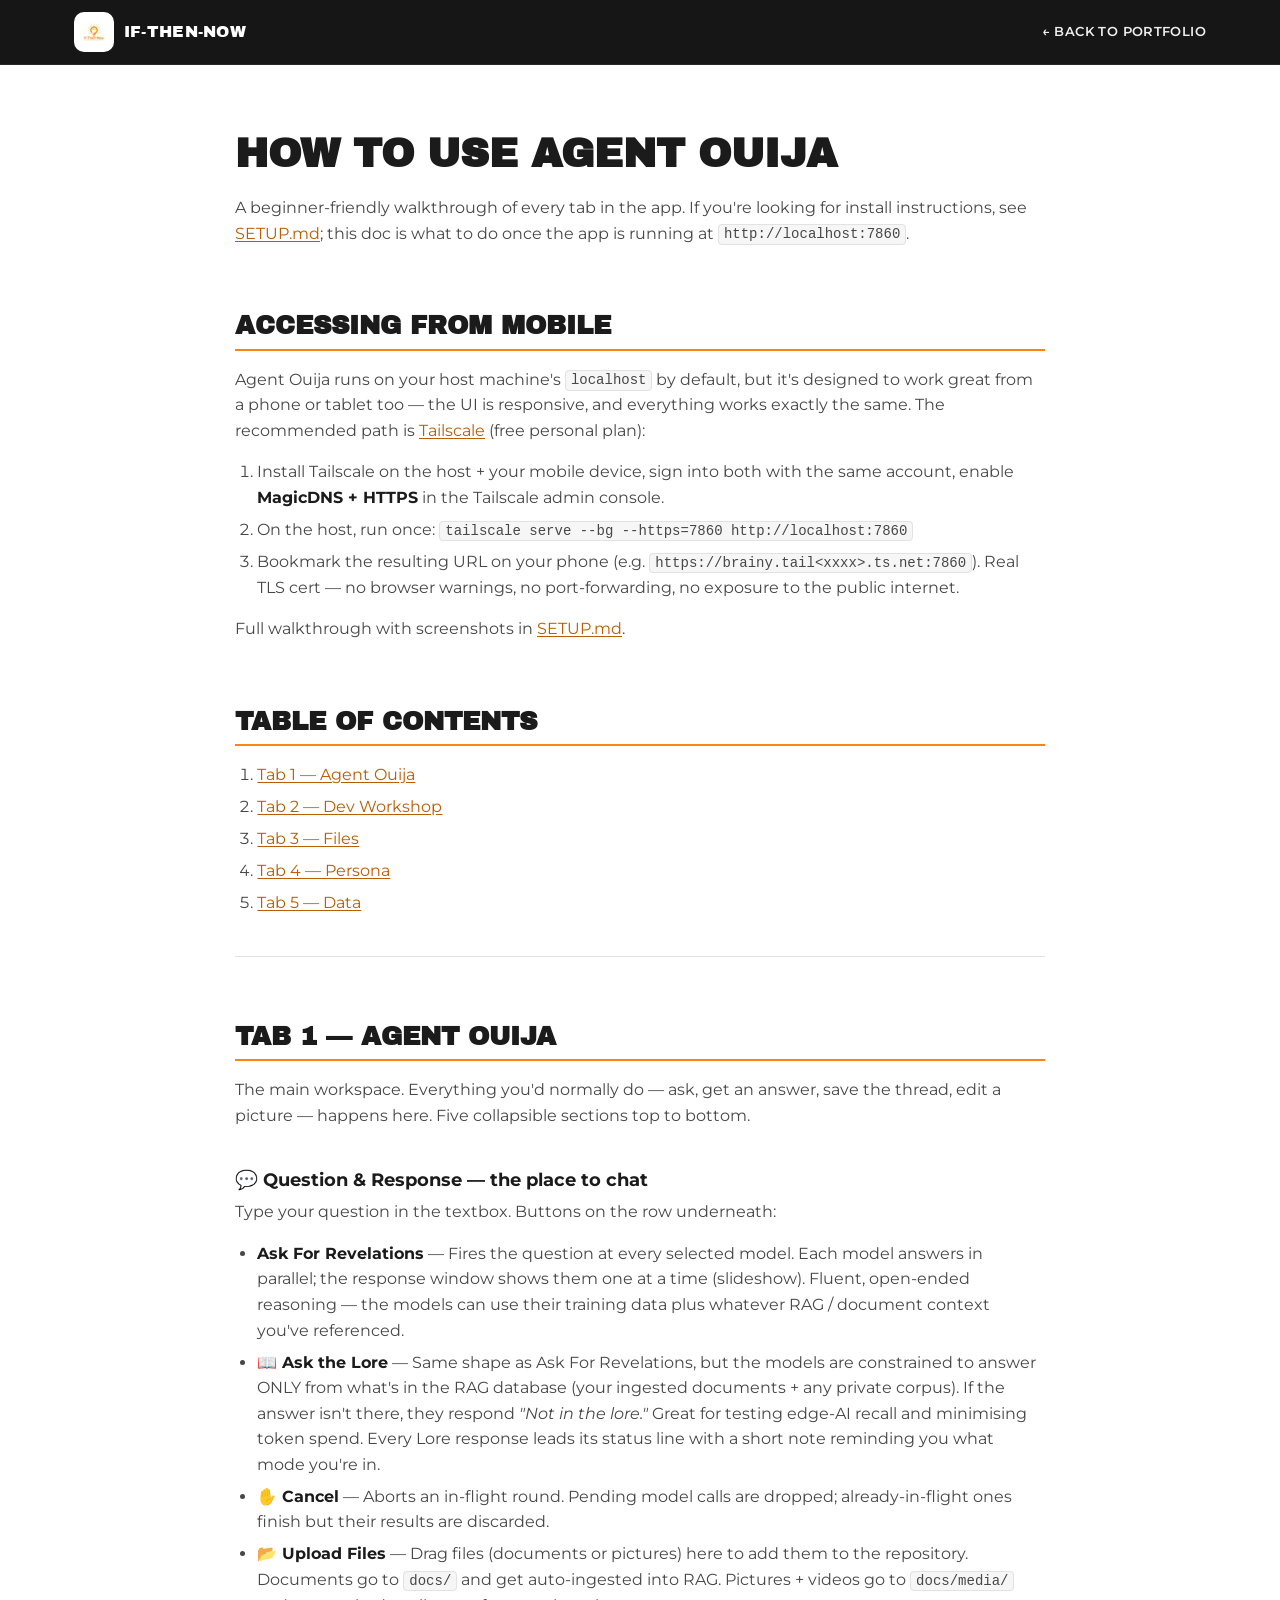
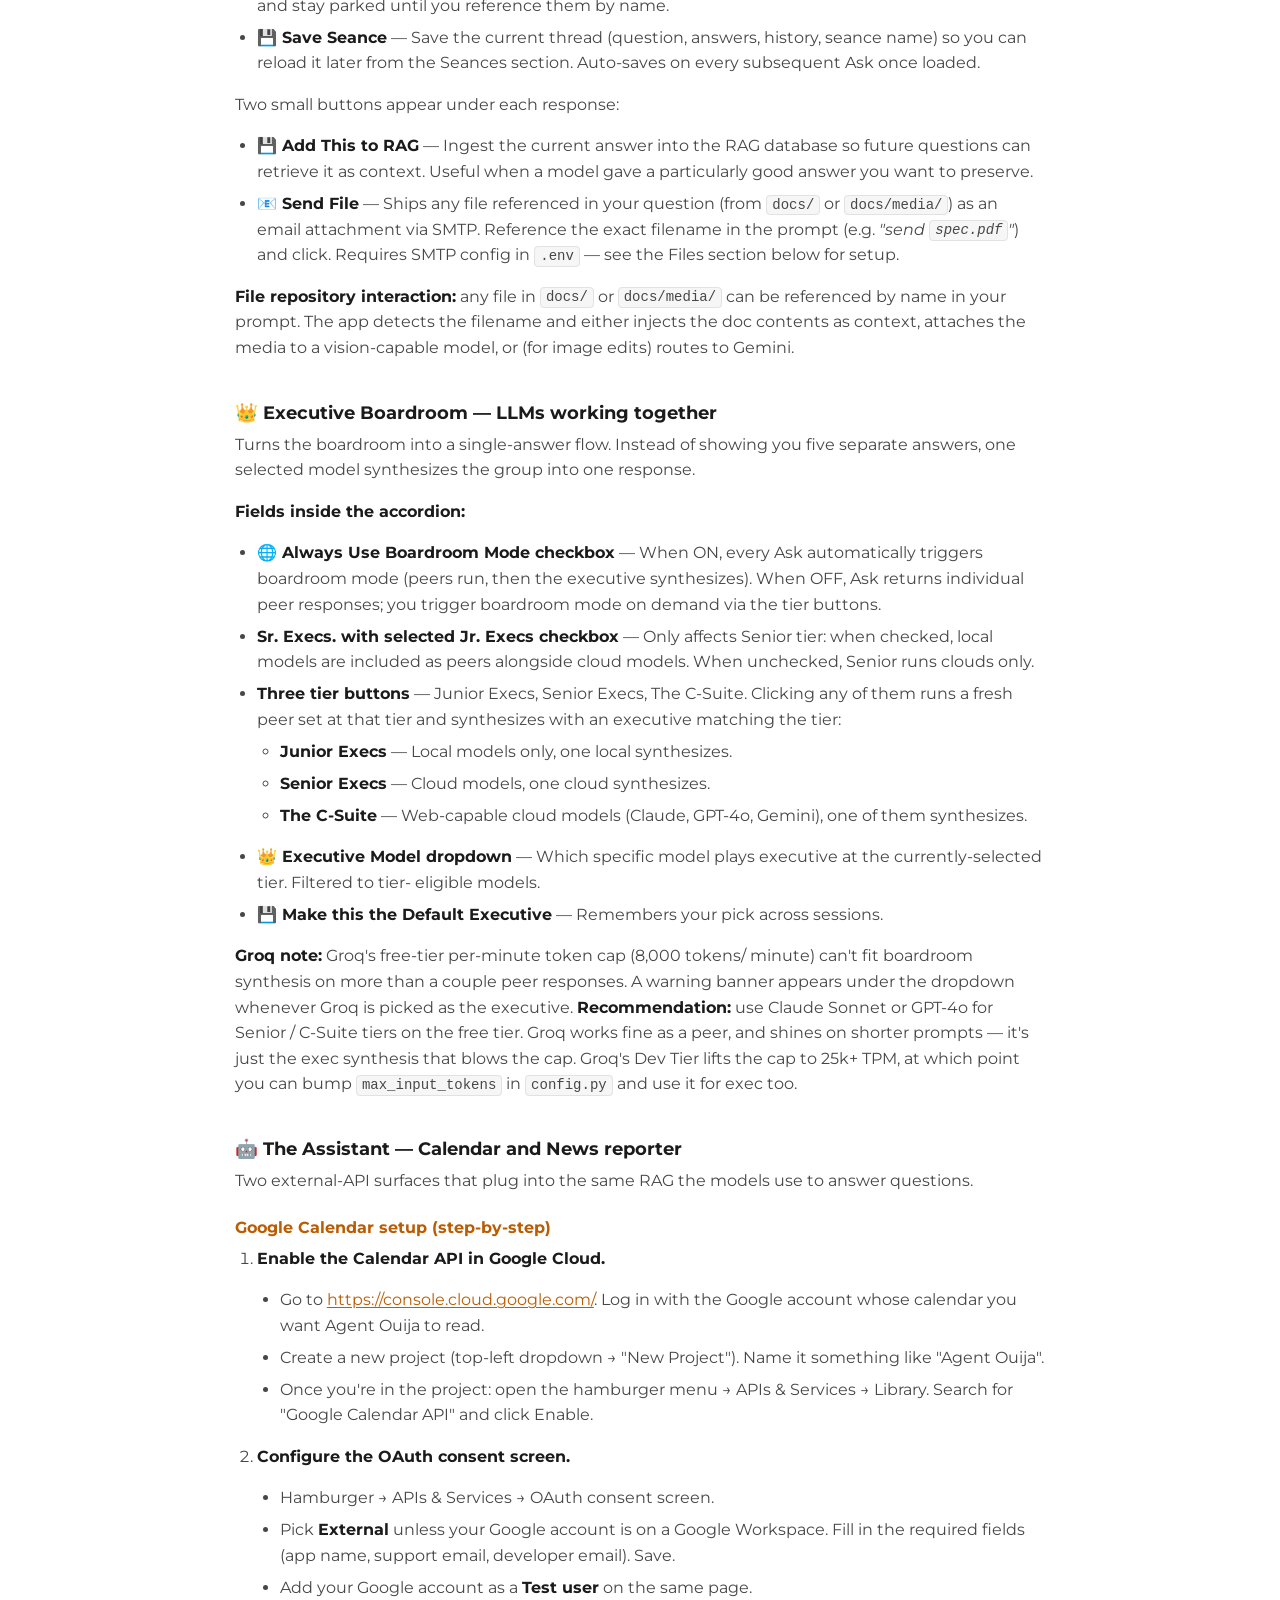
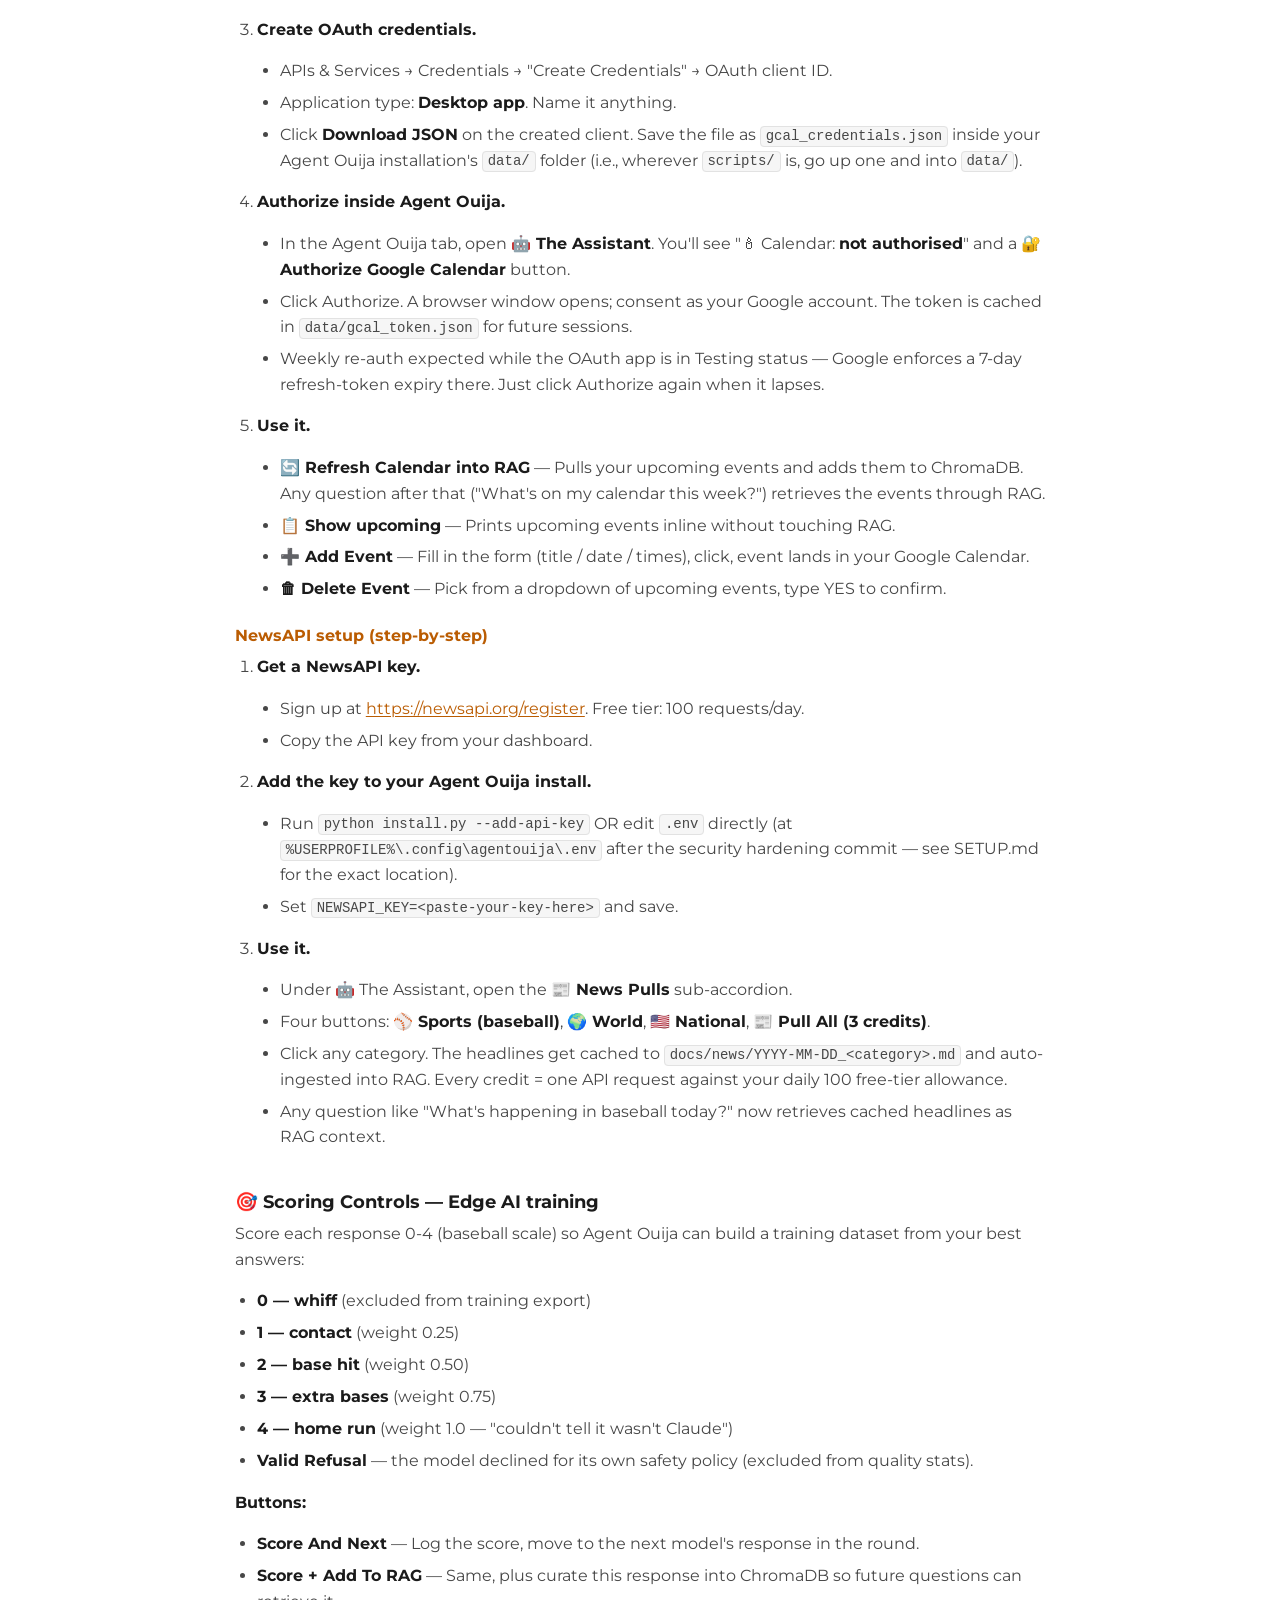
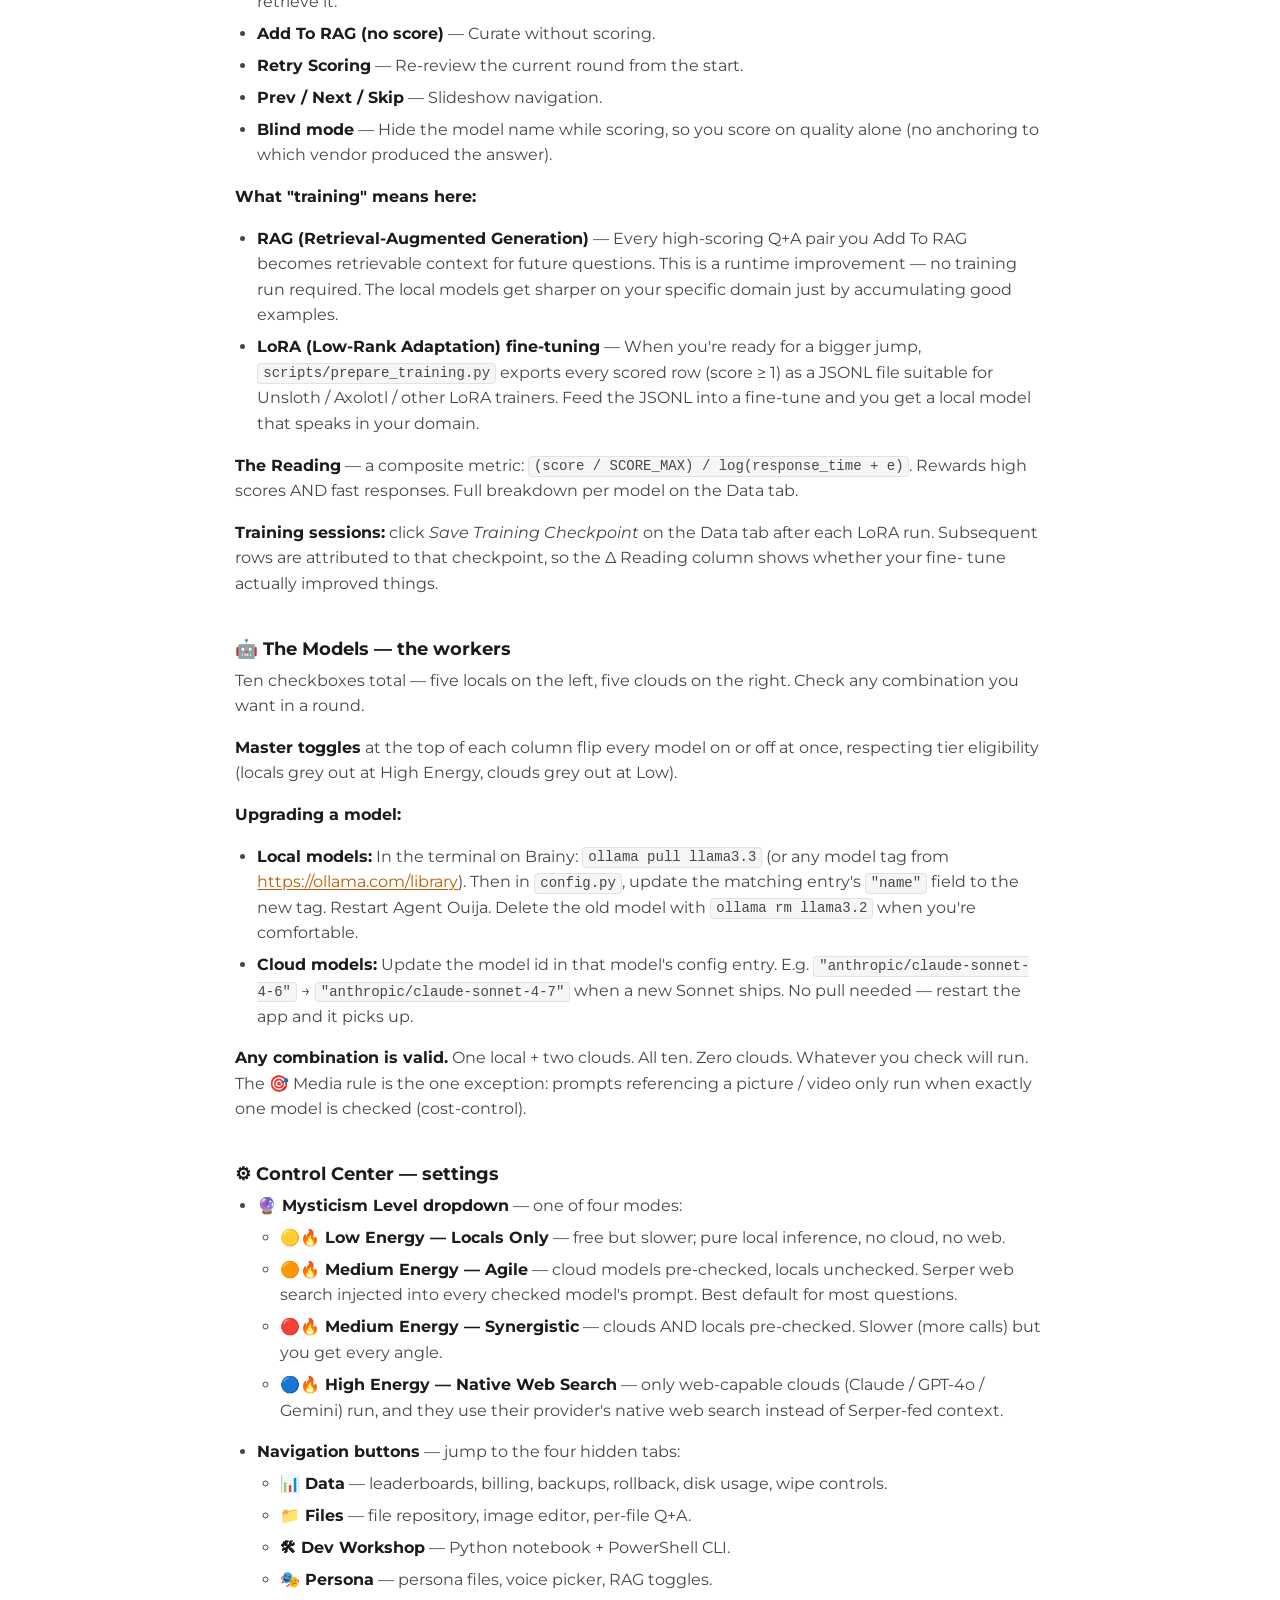
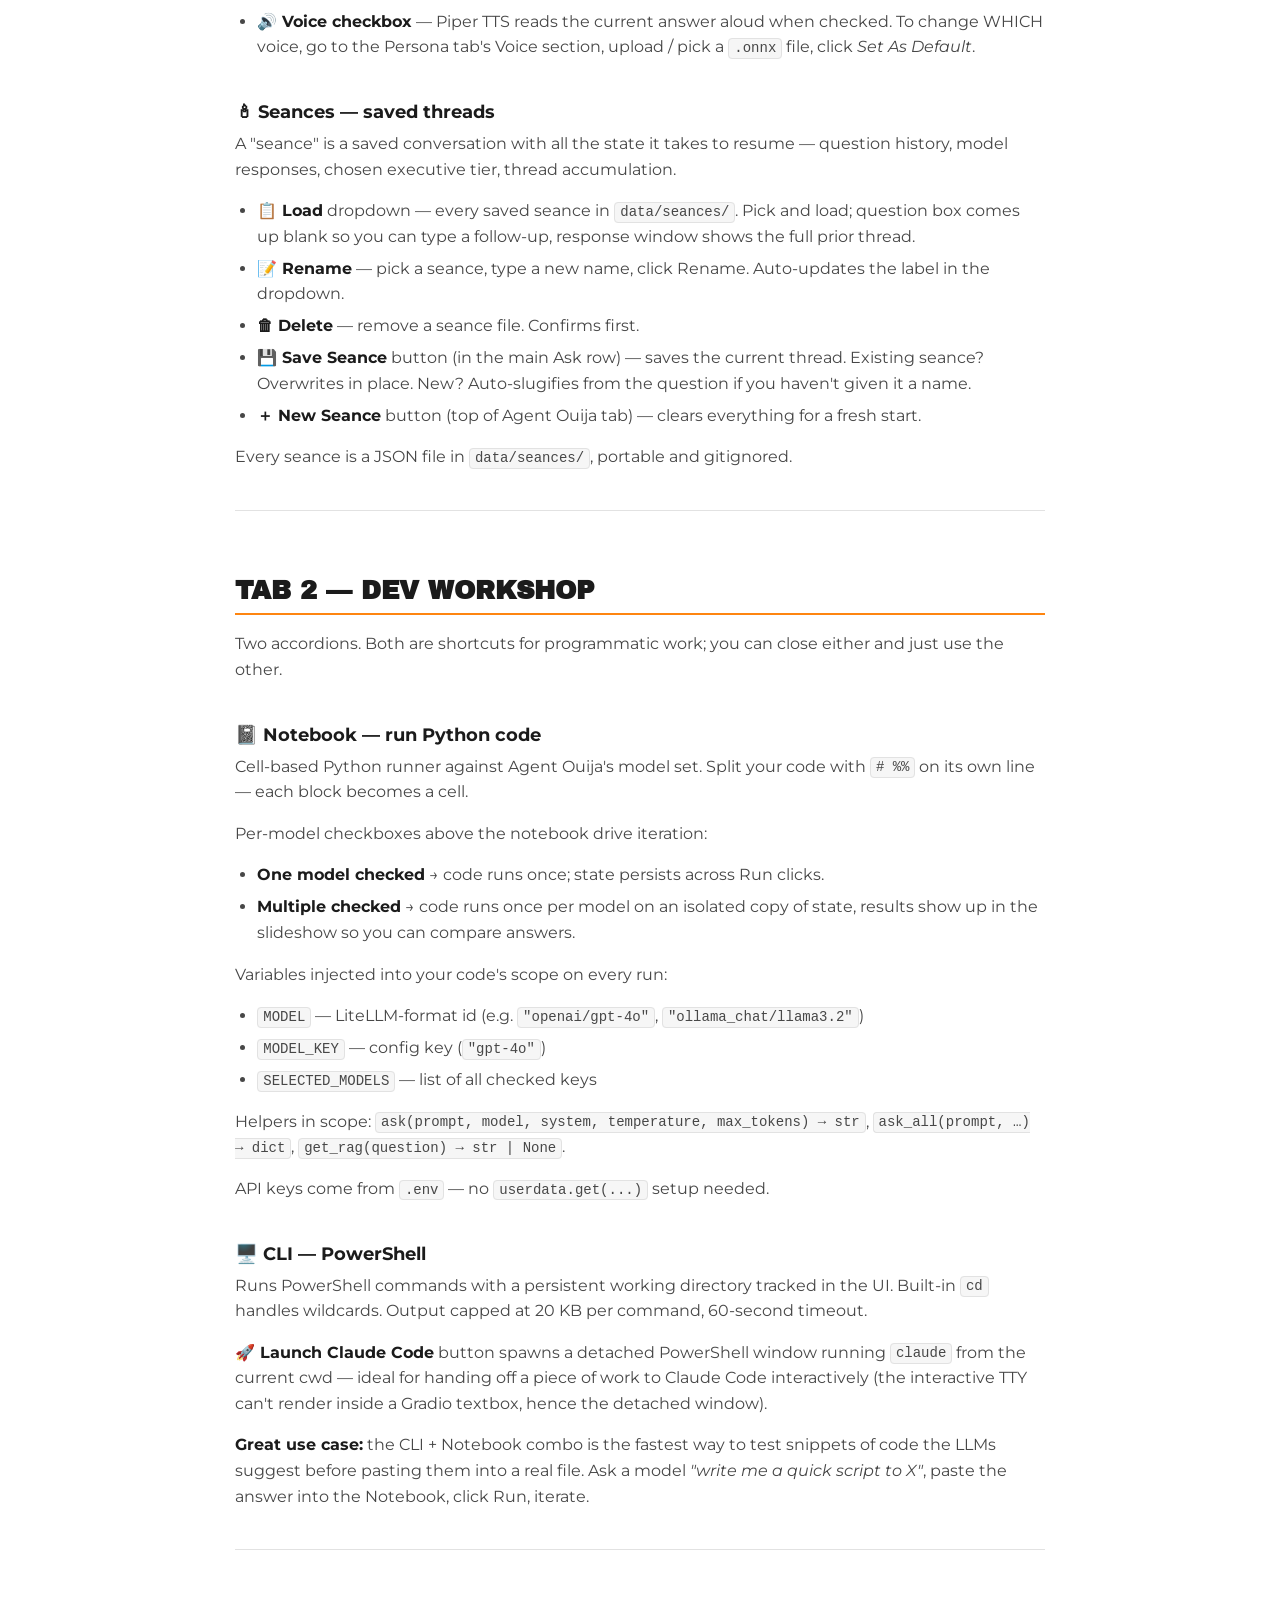
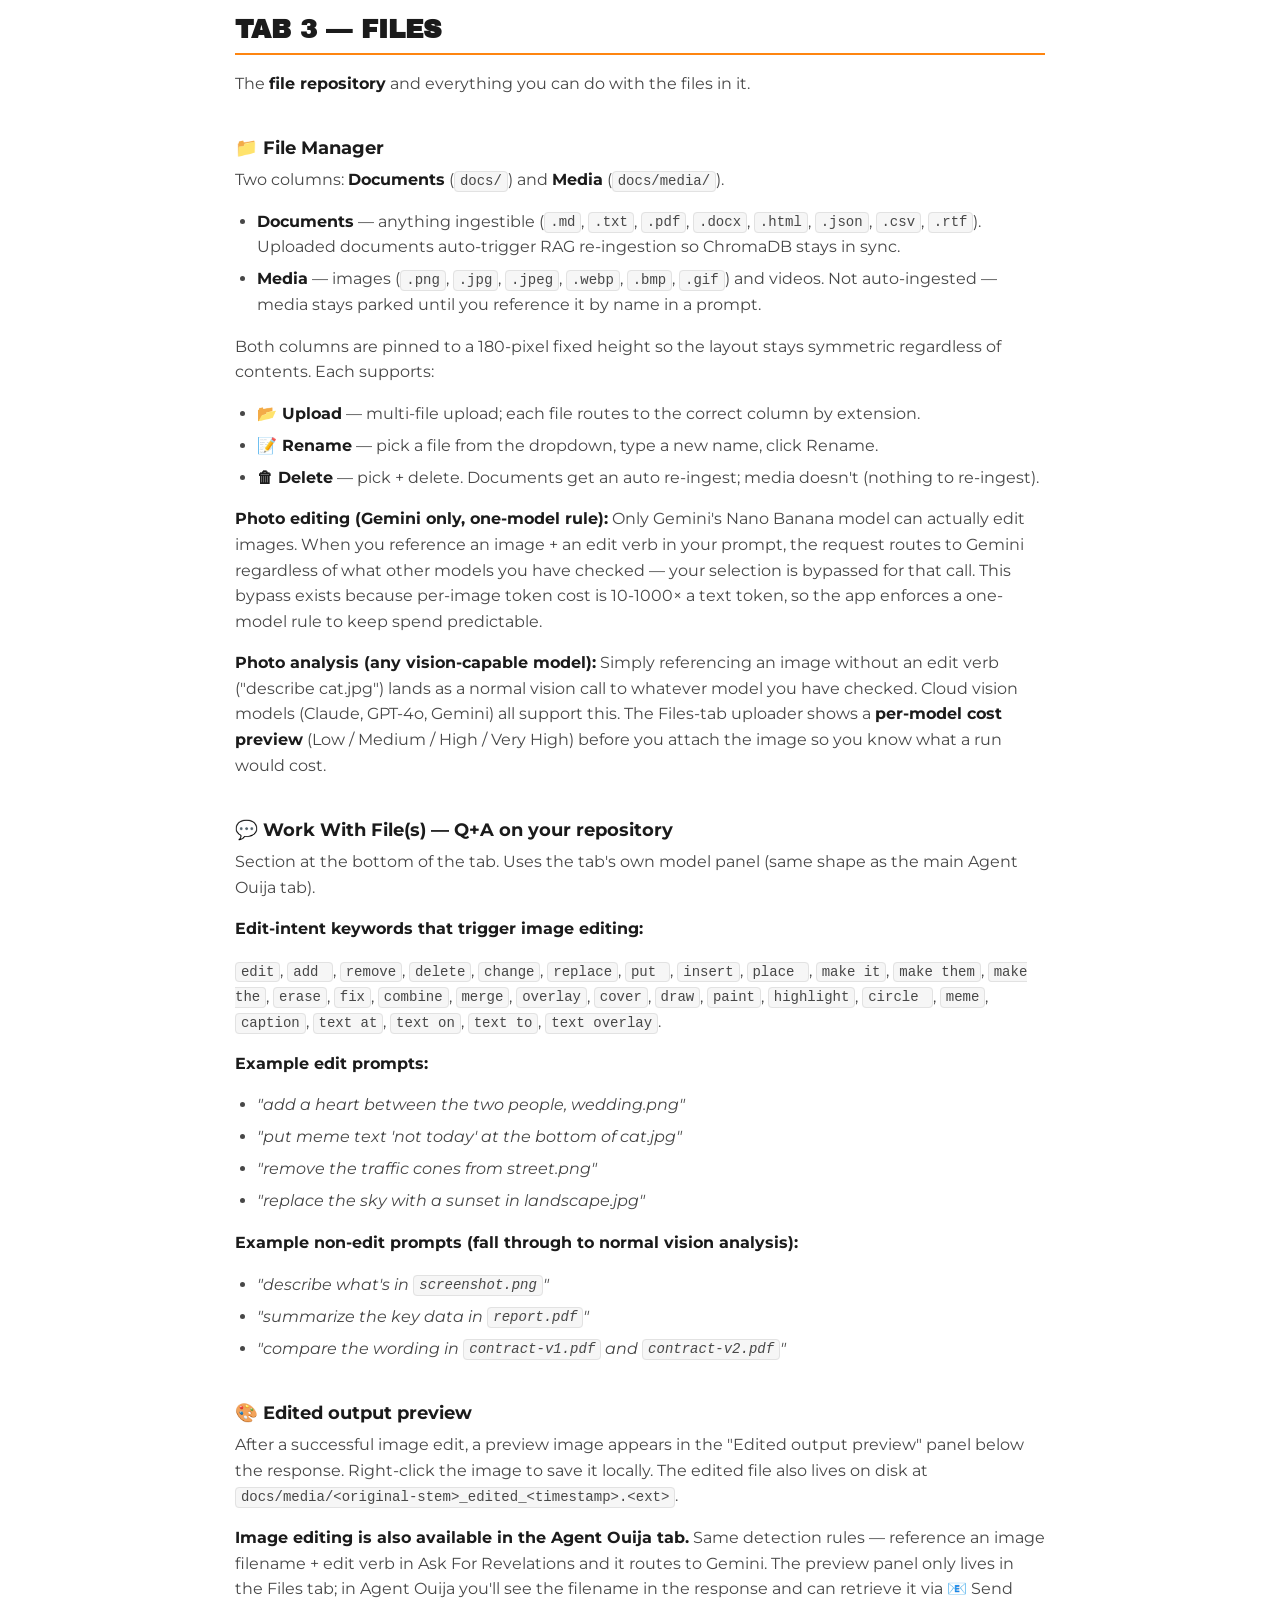
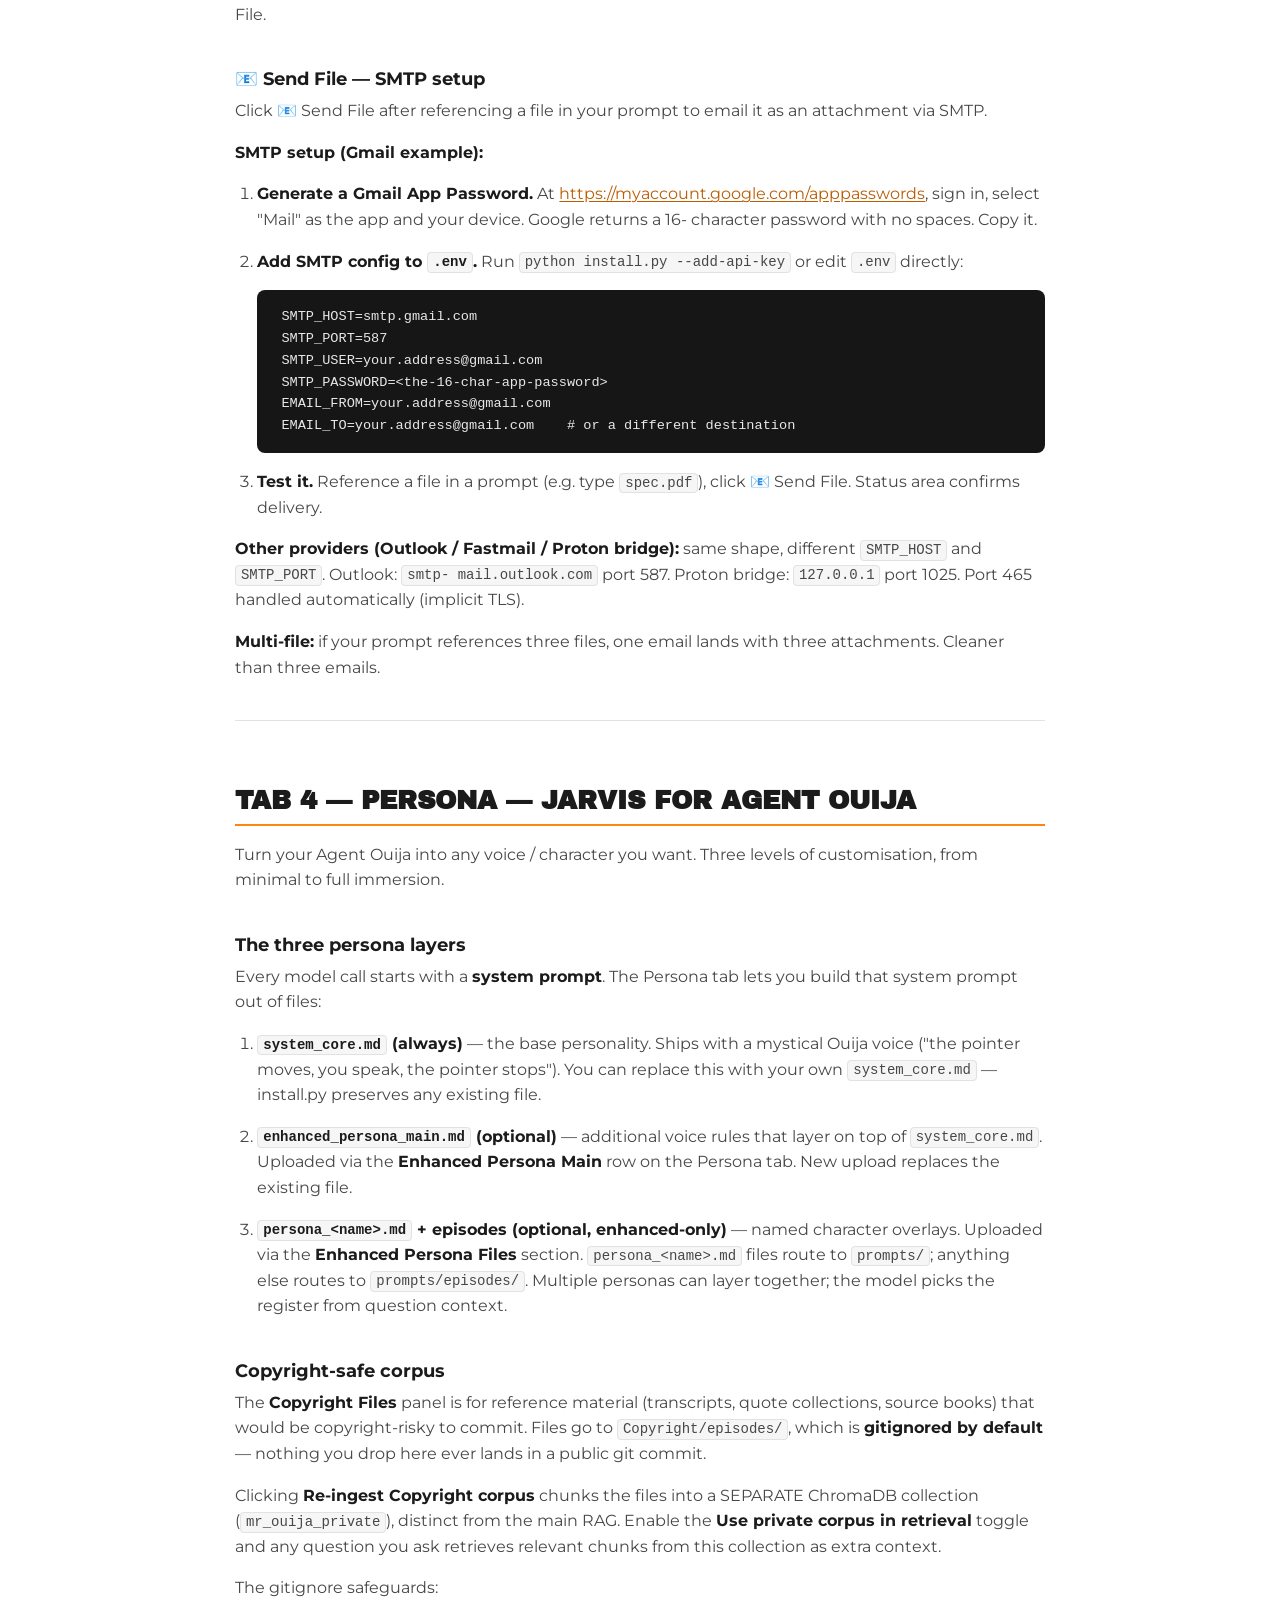
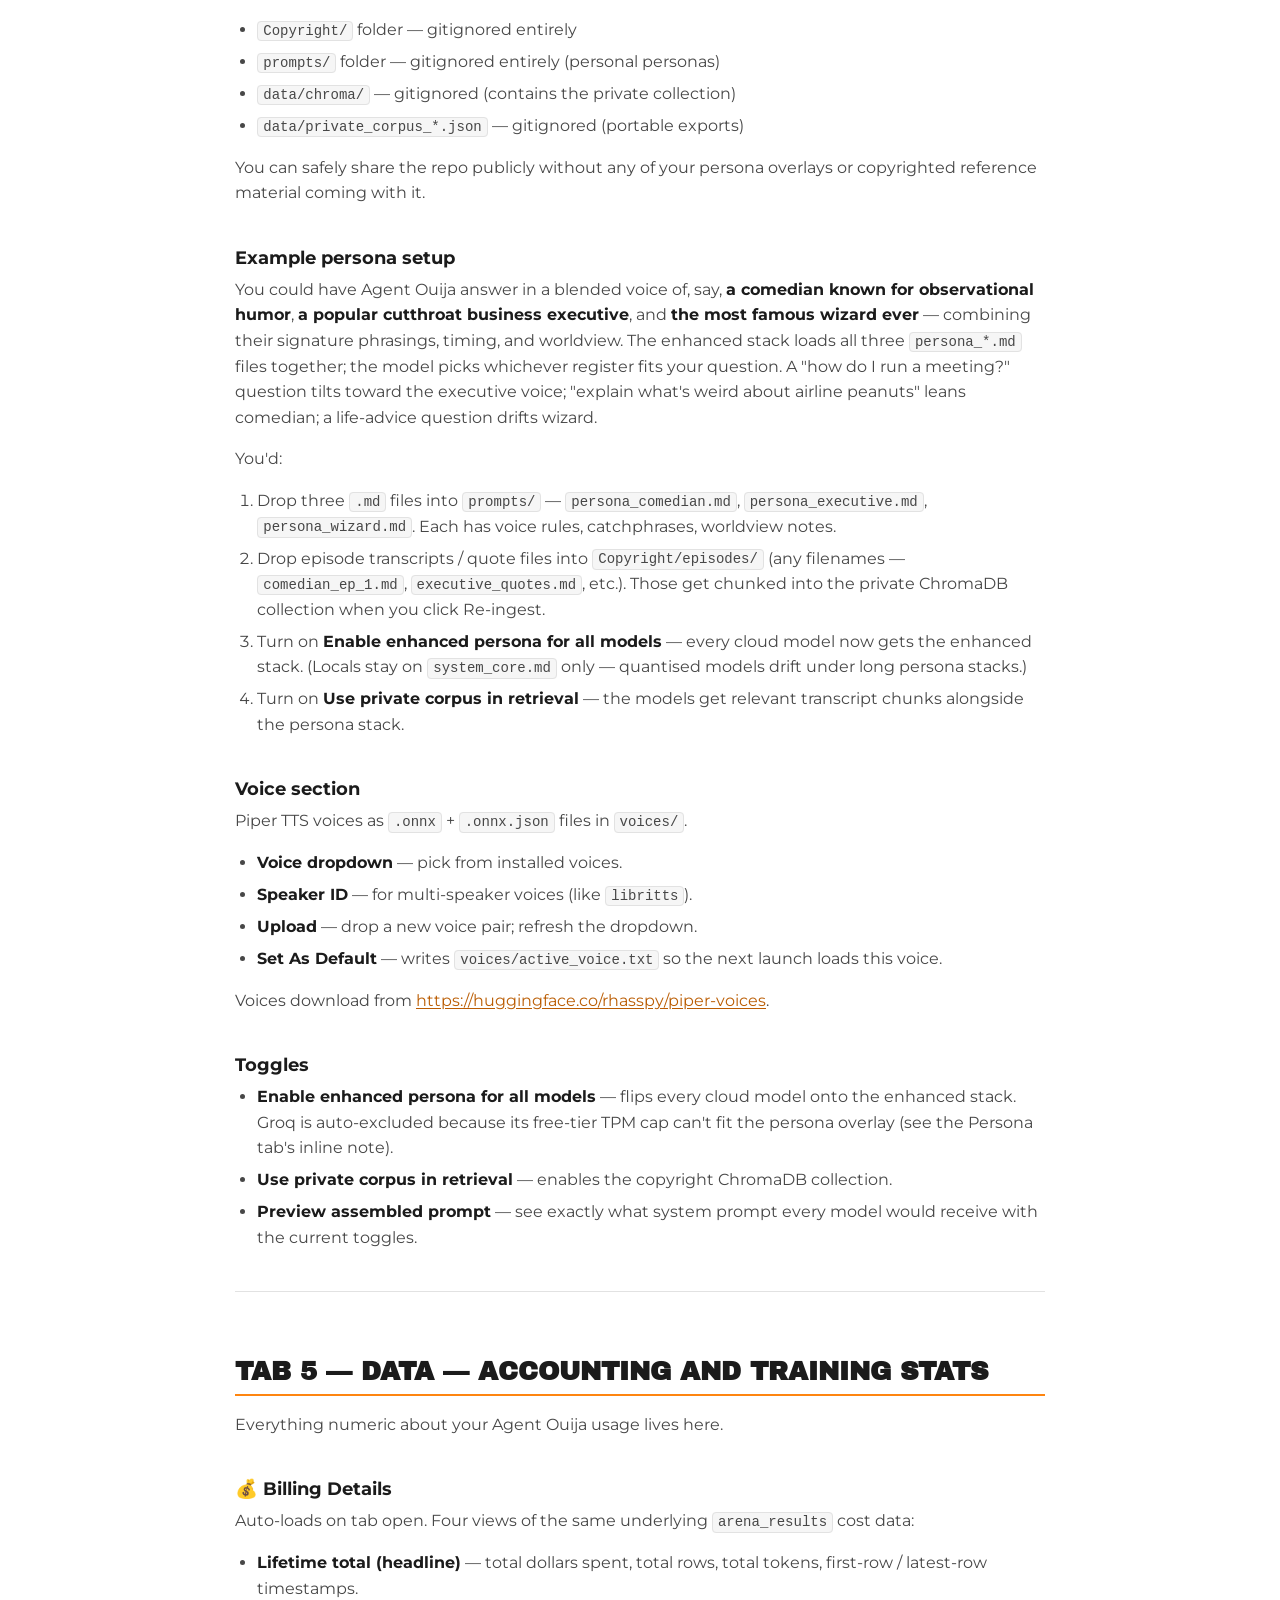
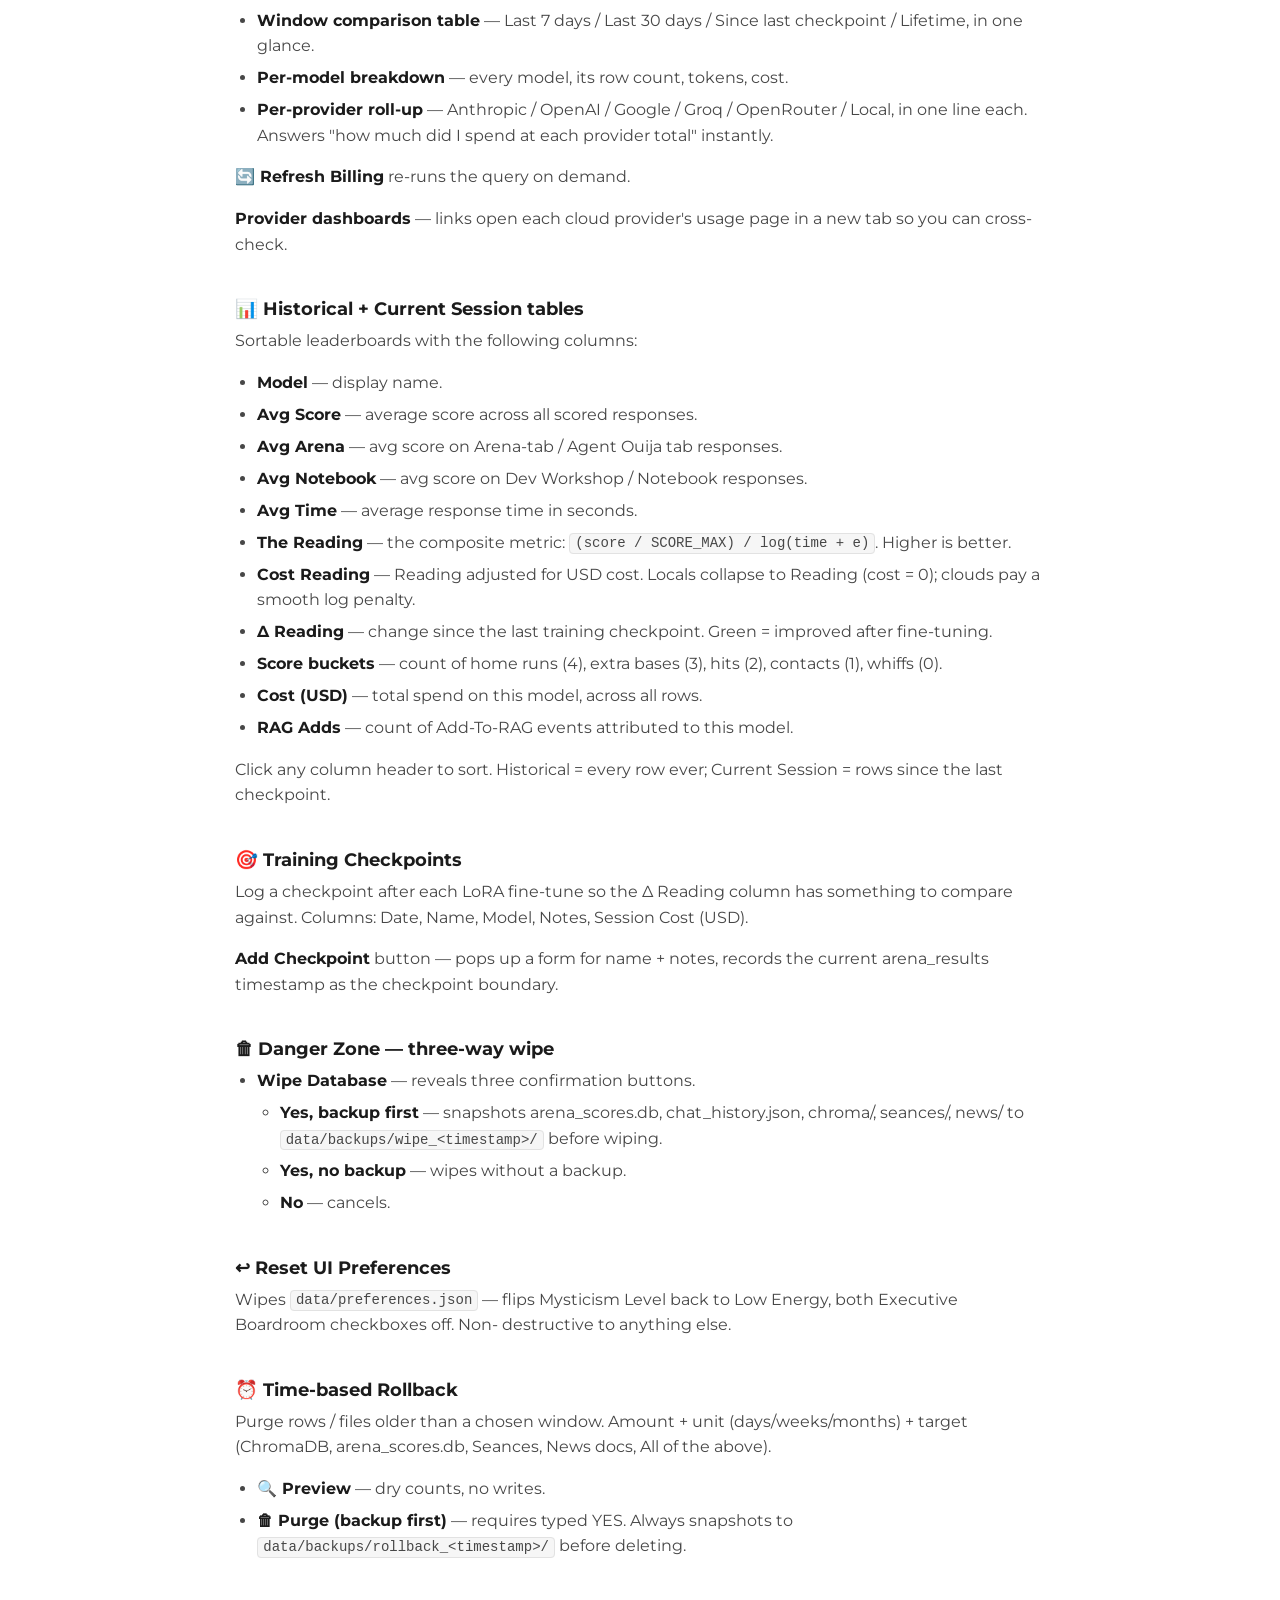
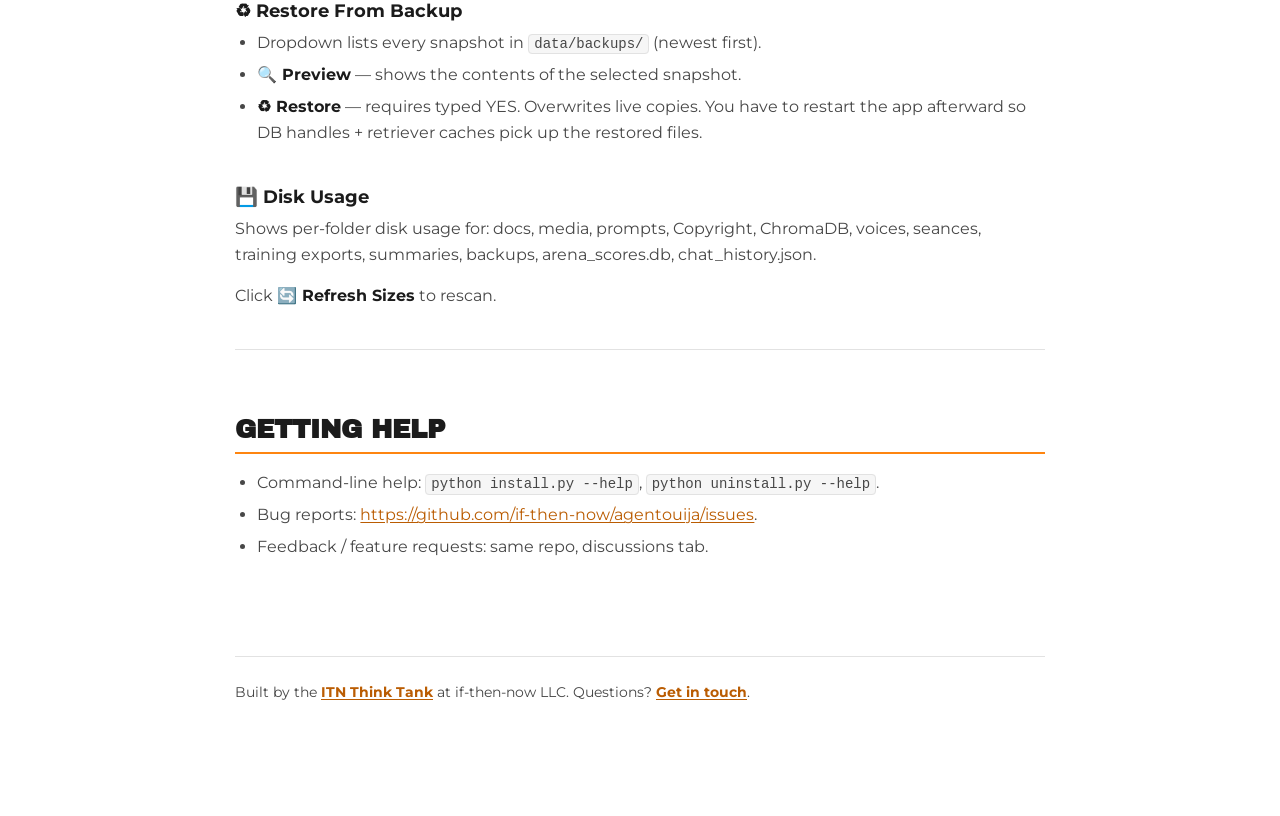
==== commit fbfc15c7: "Restore the agentouija links now that the repo is public The doc's own links were rewritten when tha" ====
--- a/itnwebsite/agent-ouija-how-to.html
+++ b/itnwebsite/agent-ouija-how-to.html
@@ -41,7 +41,7 @@
   <main class="doc" id="doc-content">
     <h1 id="how-to-use-agent-ouija">How to use Agent Ouija</h1>
     <p>A beginner-friendly walkthrough of every tab in the app. If you're
-    looking for install instructions, see <code>SETUP.md</code>; this
+    looking for install instructions, see <a href="https://github.com/if-then-now/agentouija/blob/main/SETUP.md" rel="noopener" target="_blank">SETUP.md</a>; this
     doc is what to do once the app is running at
     <code>http://localhost:7860</code>.</p>
     <h2 id="accessing-from-mobile">Accessing from mobile</h2>
@@ -61,7 +61,7 @@
     cert — no browser warnings, no port-forwarding, no exposure
     to the public internet.</li>
     </ol>
-    <p>Full walkthrough with screenshots in <code>SETUP.md</code>.</p>
+    <p>Full walkthrough with screenshots in <a href="https://github.com/if-then-now/agentouija/blob/main/SETUP.md#4b-mobile-access-via-tailscale-recommended" rel="noopener" target="_blank">SETUP.md</a>.</p>
     <h2 id="table-of-contents">Table of contents</h2>
     <ol>
     <li><a href="#tab-1--agent-ouija">Tab 1 — Agent Ouija</a></li>
@@ -704,7 +704,8 @@
     <ul>
     <li>Command-line help: <code>python install.py --help</code>,
     <code>python uninstall.py --help</code>.</li>
-    <li>Bug reports, feedback and feature requests: <a href="https://ifthennow.com/#contact">get in touch via ifthennow.com</a>.</li>
+    <li>Bug reports: <a href="https://github.com/if-then-now/agentouija/issues" rel="noopener" target="_blank">https://github.com/if-then-now/agentouija/issues</a>.</li>
+    <li>Feedback / feature requests: same repo, discussions tab.</li>
     </ul>
 
     <p class="doc__footer">
